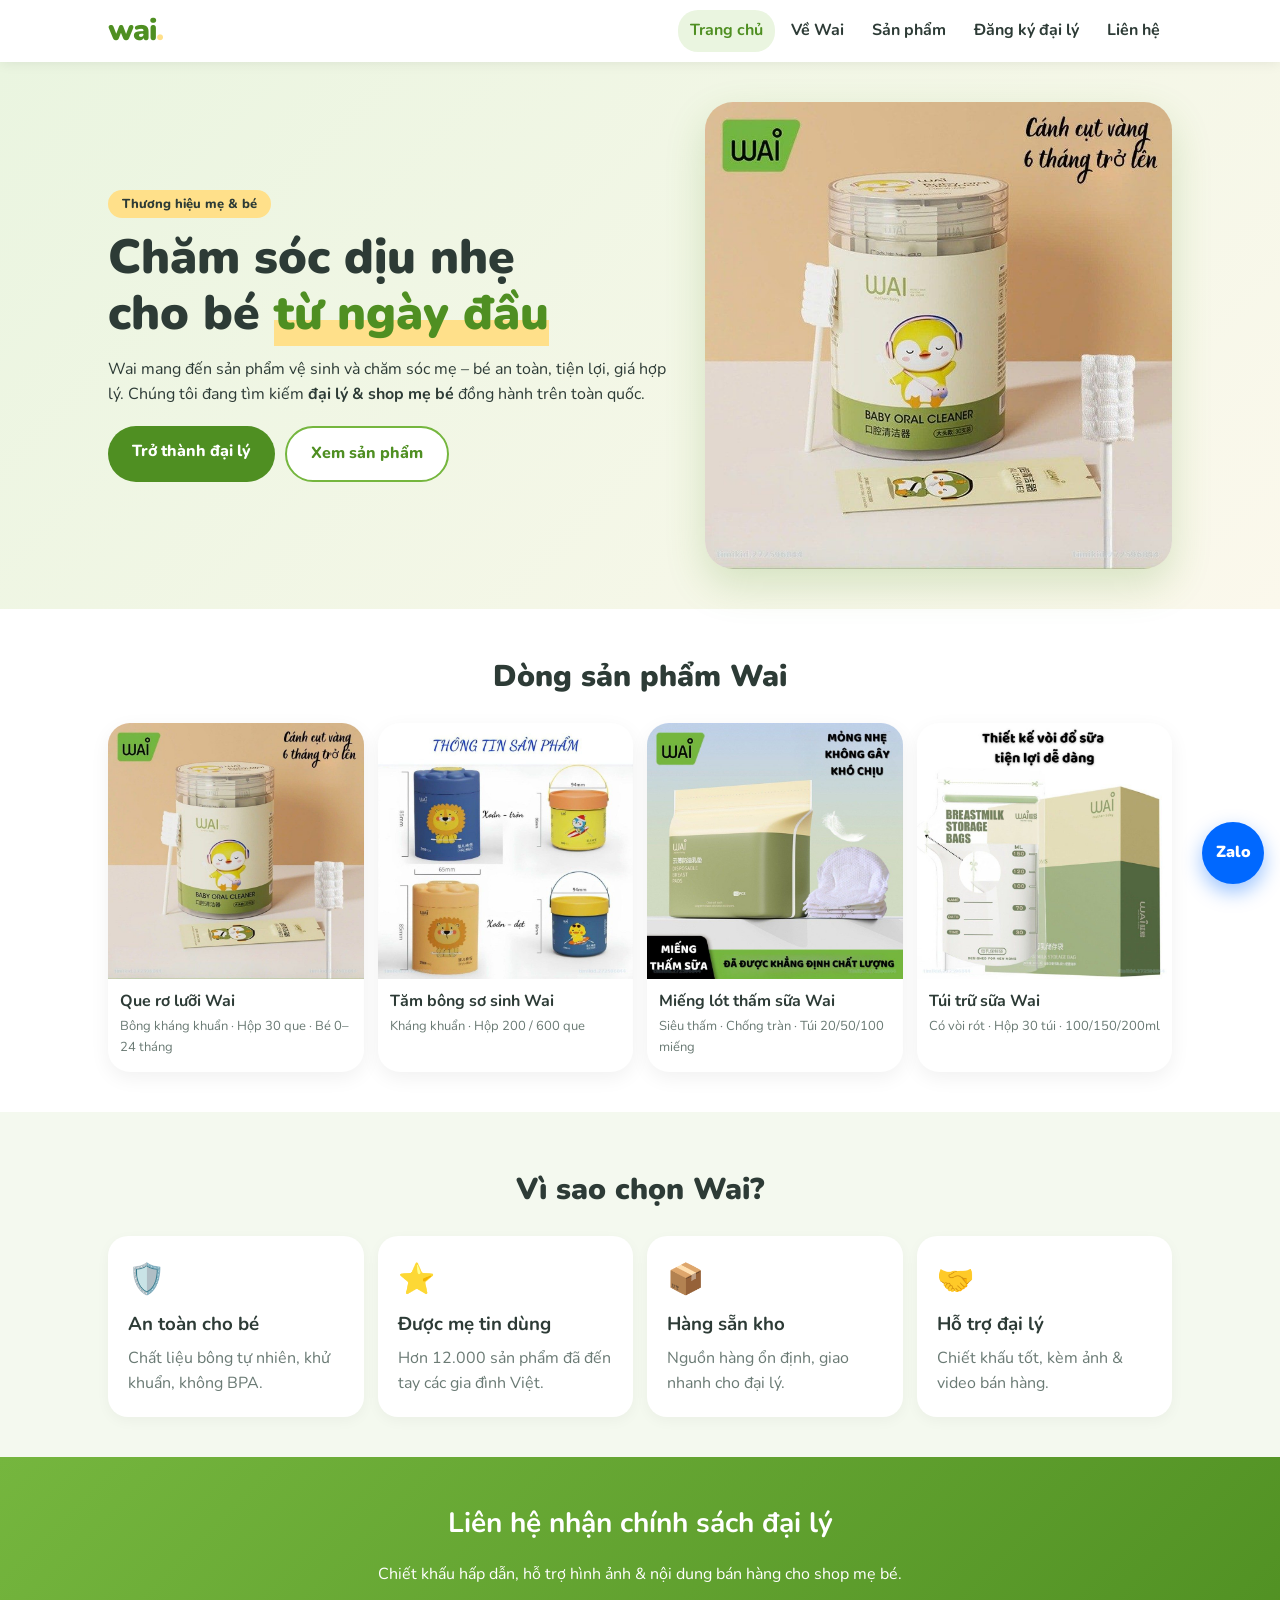
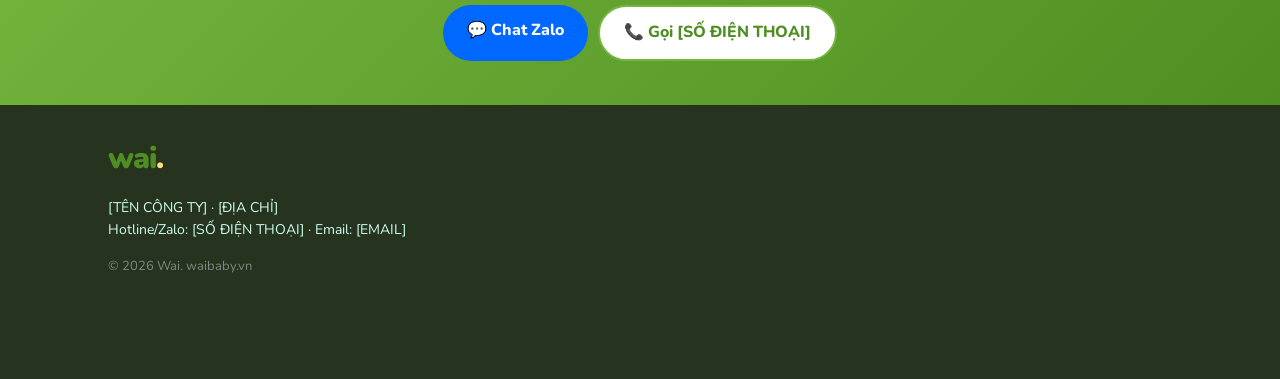
==== index.html @ 43572d97 "Wai brand site draft" ====
<!doctype html><html lang="vi"><head><meta charset="utf-8"><meta name="viewport" content="width=device-width,initial-scale=1">
<title>Trang chủ | Wai – Chăm sóc mẹ & bé</title><meta name="description" content="Wai – thương hiệu sản phẩm chăm sóc mẹ và bé. Tìm đối tác đại lý, shop mẹ bé toàn quốc.">
<link rel="preconnect" href="https://fonts.googleapis.com"><link href="https://fonts.googleapis.com/css2?family=Nunito:wght@400;600;800;900&display=swap" rel="stylesheet"><link rel="stylesheet" href="style.css"></head><body>
<header><div class="wrap hd"><a class="logo" href="index.html">wai<span>.</span></a><button class="mb" onclick="document.body.classList.toggle('open')" aria-label="Menu">☰</button><nav><a href="index.html" class=on>Trang chủ</a><a href="ve-wai.html">Về Wai</a><a href="san-pham.html">Sản phẩm</a><a href="dang-ky.html">Đăng ký đại lý</a><a href="lien-he.html">Liên hệ</a></nav></div></header>
<main><section class="hero"><div class="wrap hg"><div><span class="tag">Thương hiệu mẹ & bé</span><h1>Chăm sóc dịu nhẹ<br>cho bé <em>từ ngày đầu</em></h1><p>Wai mang đến sản phẩm vệ sinh và chăm sóc mẹ – bé an toàn, tiện lợi, giá hợp lý. Chúng tôi đang tìm kiếm <b>đại lý & shop mẹ bé</b> đồng hành trên toàn quốc.</p><div class="btns"><a class="btn" href="dang-ky.html">Trở thành đại lý</a><a class="btn w" href="san-pham.html">Xem sản phẩm</a></div></div><img class="hi" src="img/27965771244_3.jpg" alt="Que rơ lưỡi Wai"></div></section>
<section class="wrap"><h2 class="t">Dòng sản phẩm Wai</h2><div class="grid"><a class="card" href="san-pham.html#ro-luoi"><img src="img/27965771244_3.jpg" alt="Que rơ lưỡi Wai" loading="lazy"><h3>Que rơ lưỡi Wai</h3><p>Bông kháng khuẩn · Hộp 30 que · Bé 0–24 tháng</p></a><a class="card" href="san-pham.html#tam-bong"><img src="img/28715782338_3.jpg" alt="Tăm bông sơ sinh Wai" loading="lazy"><h3>Tăm bông sơ sinh Wai</h3><p>Kháng khuẩn · Hộp 200 / 600 que</p></a><a class="card" href="san-pham.html#lot-tham-sua"><img src="img/29765832828_3.jpg" alt="Miếng lót thấm sữa Wai" loading="lazy"><h3>Miếng lót thấm sữa Wai</h3><p>Siêu thấm · Chống tràn · Túi 20/50/100 miếng</p></a><a class="card" href="san-pham.html#tui-tru-sua"><img src="img/25037709412_2.jpg" alt="Túi trữ sữa Wai" loading="lazy"><h3>Túi trữ sữa Wai</h3><p>Có vòi rót · Hộp 30 túi · 100/150/200ml</p></a></div></section>
<section class="soft"><div class="wrap"><h2 class="t">Vì sao chọn Wai?</h2><div class="feat"><div><i>🛡️</i><h3>An toàn cho bé</h3><p>Chất liệu bông tự nhiên, khử khuẩn, không BPA.</p></div><div><i>⭐</i><h3>Được mẹ tin dùng</h3><p>Hơn 12.000 sản phẩm đã đến tay các gia đình Việt.</p></div><div><i>📦</i><h3>Hàng sẵn kho</h3><p>Nguồn hàng ổn định, giao nhanh cho đại lý.</p></div><div><i>🤝</i><h3>Hỗ trợ đại lý</h3><p>Chiết khấu tốt, kèm ảnh & video bán hàng.</p></div></div></div></section></main>
<section class="cta"><div class="wrap"><h2>Liên hệ nhận chính sách đại lý</h2><p>Chiết khấu hấp dẫn, hỗ trợ hình ảnh & nội dung bán hàng cho shop mẹ bé.</p><div class="btns"><a class="btn z" href="https://zalo.me/0900000000">💬 Chat Zalo</a><a class="btn w" href="tel:0900000000">📞 Gọi [SỐ ĐIỆN THOẠI]</a></div></div></section>
<footer><div class="wrap"><b class="logo">wai<span>.</span></b><p>[TÊN CÔNG TY] · [ĐỊA CHỈ]<br>Hotline/Zalo: [SỐ ĐIỆN THOẠI] · Email: [EMAIL]</p><p class="s">© 2026 Wai. waibaby.vn</p></div></footer>
<a class="fz" href="https://zalo.me/0900000000" aria-label="Chat Zalo">Zalo</a></body></html>
---- style.css ----
/* Màu thương hiệu: --brand lấy từ logo WAI (#75b63e). Đổi 1 dòng này để đổi màu toàn site. */
:root{--brand:#75b63e;--m:var(--brand);--md:#4f8f22;--y:#ffe08a;--bg:#f4f9ef;--ink:#2d3b36}
*{box-sizing:border-box}body{margin:0;font-family:Nunito,sans-serif;color:var(--ink);background:#fff;line-height:1.6}
img{max-width:100%;display:block}a{color:var(--md)}.wrap{max-width:1100px;margin:auto;padding:0 18px}
header{position:sticky;top:0;background:#fffe;backdrop-filter:blur(8px);z-index:9;box-shadow:0 2px 12px #0001}
.hd{display:flex;align-items:center;justify-content:space-between;height:62px}.logo{font-weight:900;font-size:30px;color:var(--md);text-decoration:none;letter-spacing:-1px}.logo span{color:var(--y)}
nav{display:flex;gap:4px}nav a{text-decoration:none;color:var(--ink);font-weight:700;padding:8px 12px;border-radius:20px}nav a.on,nav a:hover{background:#eaf5e0;color:var(--md)}
.mb{display:none;border:0;background:#eaf5e0;font-size:22px;border-radius:12px;padding:4px 12px;color:var(--md)}
@media(max-width:760px){.mb{display:block}nav{display:none;position:absolute;top:62px;left:0;right:0;background:#fff;flex-direction:column;padding:10px 18px;box-shadow:0 8px 16px #0001}.open nav{display:flex}}
.hero{background:linear-gradient(135deg,#eaf5e0,#fbf8ec);padding:40px 0}.hg{display:grid;gap:26px;align-items:center}@media(min-width:800px){.hg{grid-template-columns:1.1fr .9fr}}
h1{font-size:clamp(30px,6vw,48px);line-height:1.15;margin:12px 0;font-weight:900}h1 em{font-style:normal;color:var(--md);background:linear-gradient(transparent 60%,var(--y) 60%)}
.hi{border-radius:28px;box-shadow:0 16px 40px #4f8f2233}.tag{display:inline-block;background:var(--y);padding:4px 14px;border-radius:20px;font-weight:800;font-size:13px}
.btns{display:flex;gap:10px;flex-wrap:wrap;margin-top:18px}.btn{display:inline-block;background:var(--md);color:#fff;text-decoration:none;font-weight:800;padding:13px 24px;border-radius:30px;border:0;font-size:16px;cursor:pointer;font-family:inherit}.btn.w{background:#fff;color:var(--md);border:2px solid var(--m)}.btn.z{background:#0068ff}
.t{text-align:center;font-size:30px;font-weight:900;margin:44px 0 22px}.grid{display:grid;grid-template-columns:repeat(2,1fr);gap:14px}@media(min-width:800px){.grid{grid-template-columns:repeat(4,1fr)}}
.card{background:#fff;border-radius:22px;overflow:hidden;box-shadow:0 6px 20px #0000000f;text-decoration:none;color:var(--ink);transition:.2s}.card:hover{transform:translateY(-4px)}.card h3{margin:10px 12px 0;font-size:16px}.card p{margin:2px 12px 14px;font-size:13px;color:#6a7a74}
.soft{background:var(--bg);padding:10px 0 40px;margin-top:40px}.feat{display:grid;grid-template-columns:repeat(auto-fit,minmax(200px,1fr));gap:14px}.feat div{background:#fff;border-radius:20px;padding:20px;box-shadow:0 4px 14px #0000000a}.feat i{font-style:normal;font-size:30px}.feat h3{margin:6px 0}.feat p{margin:0;color:#6a7a74}
.pg{padding:36px 18px 50px}.narrow{max-width:640px}.note{background:#fbf8ec;padding:12px 16px;border-radius:14px}
.pd{display:grid;gap:20px;margin:34px 0;padding:20px;border-radius:26px;background:var(--bg);scroll-margin-top:80px}@media(min-width:800px){.pd{grid-template-columns:1fr 1fr}}
.gal{display:grid;grid-template-columns:1fr 1fr;gap:8px}.gal img{border-radius:14px}.gal img:first-child{grid-column:span 2}.pd h2{margin:0;font-size:26px}.sub{color:var(--md);font-weight:800;margin:4px 0}.pd li{margin:4px 0}
.fm{display:grid;gap:12px;background:var(--bg);padding:22px;border-radius:24px}.fm label{font-weight:700;display:grid;gap:4px}.fm input,.fm select,.fm textarea{font:inherit;padding:12px 14px;border:2px solid #d8eac8;border-radius:14px;background:#fff}.fm input:focus{outline:0;border-color:var(--m)}.s{font-size:13px;color:#7a8a84}
.cl{display:grid;gap:12px}.cl a{display:grid;grid-template-columns:44px 1fr;align-items:center;background:var(--bg);padding:16px;border-radius:18px;text-decoration:none;color:var(--ink);font-size:24px}.cl b{font-size:16px}.cl span{grid-column:2;font-size:15px;color:#6a7a74}
.cta{background:linear-gradient(135deg,var(--m),var(--md));color:#fff;text-align:center;padding:44px 0}.cta h2{font-size:28px;margin:0}.cta .btns{justify-content:center}
footer{background:#26331f;color:#cfe;padding:30px 0 90px;font-size:14px}
.fz{position:fixed;right:16px;bottom:16px;width:62px;height:62px;border-radius:50%;background:#0068ff;color:#fff;font-weight:900;display:grid;place-items:center;text-decoration:none;box-shadow:0 8px 20px #0068ff66;z-index:10;animation:p 2s infinite}@keyframes p{50%{box-shadow:0 0 0 12px #0068ff22}}
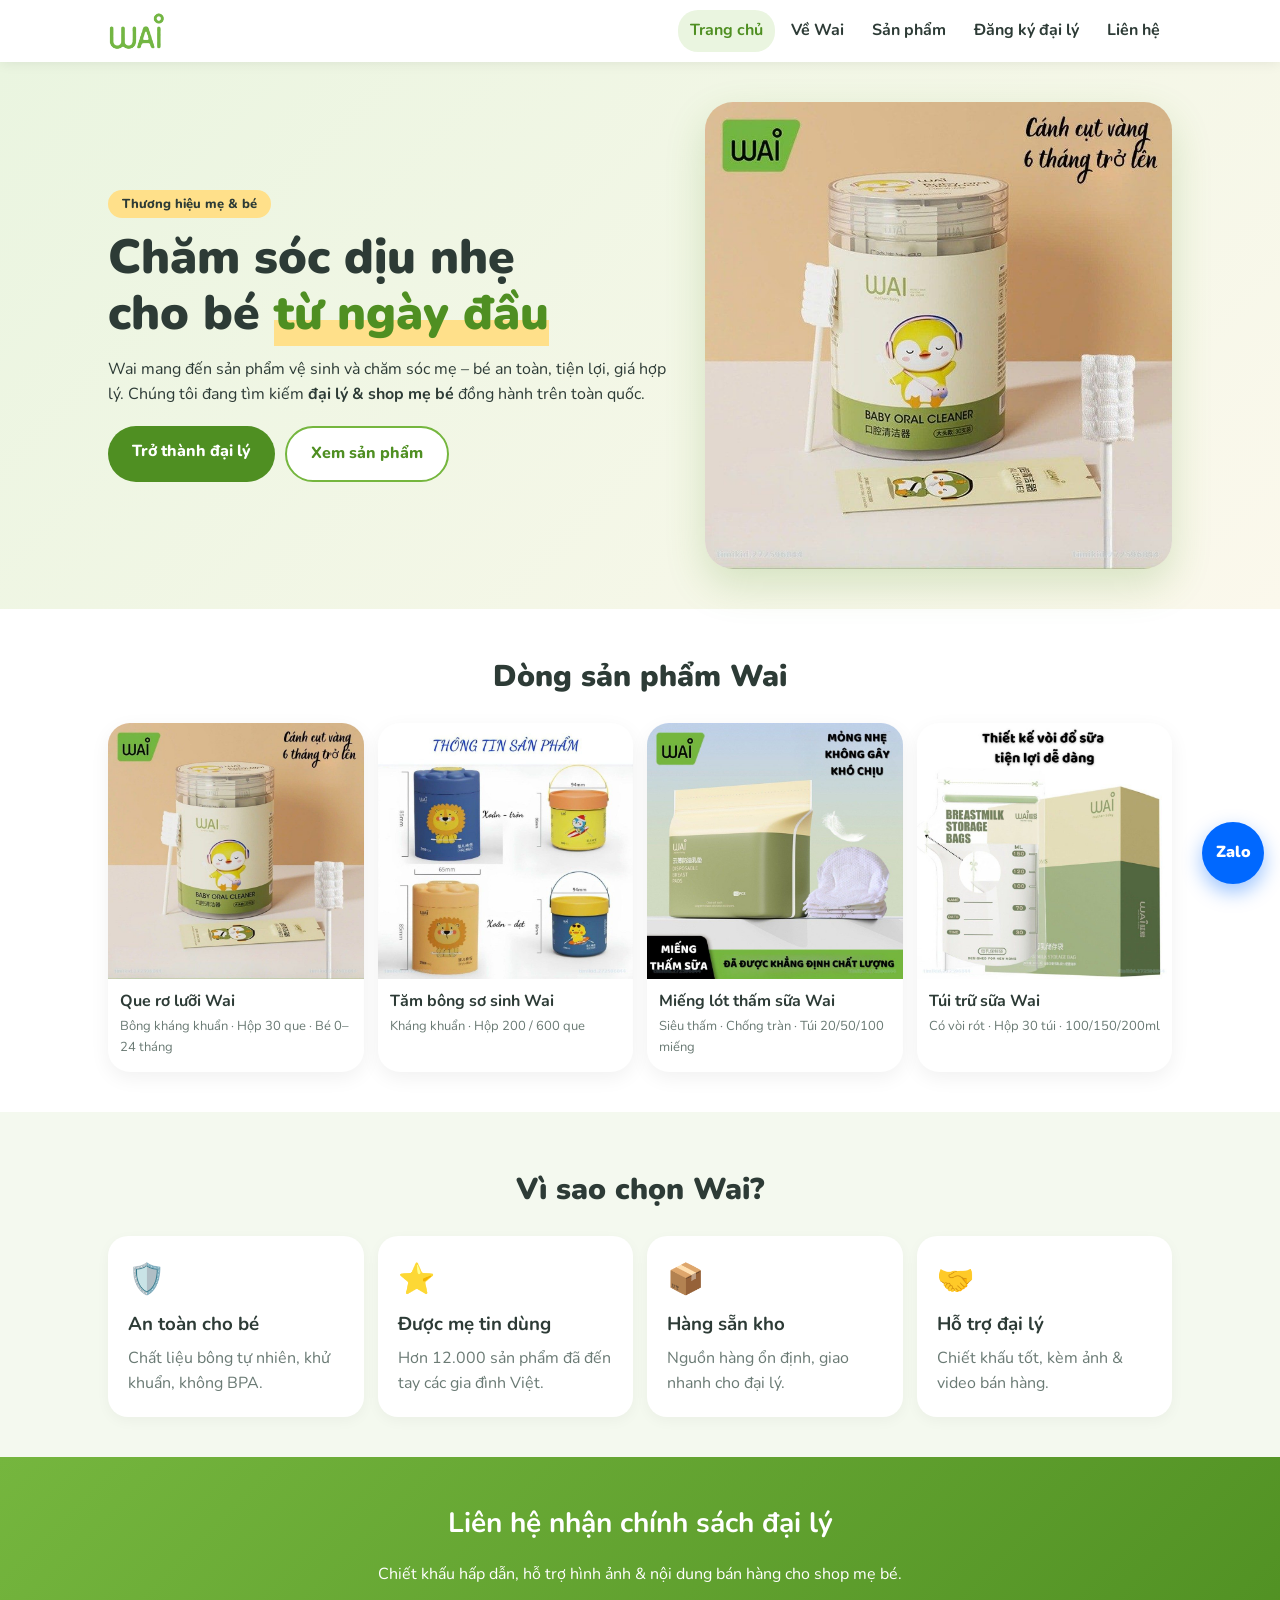
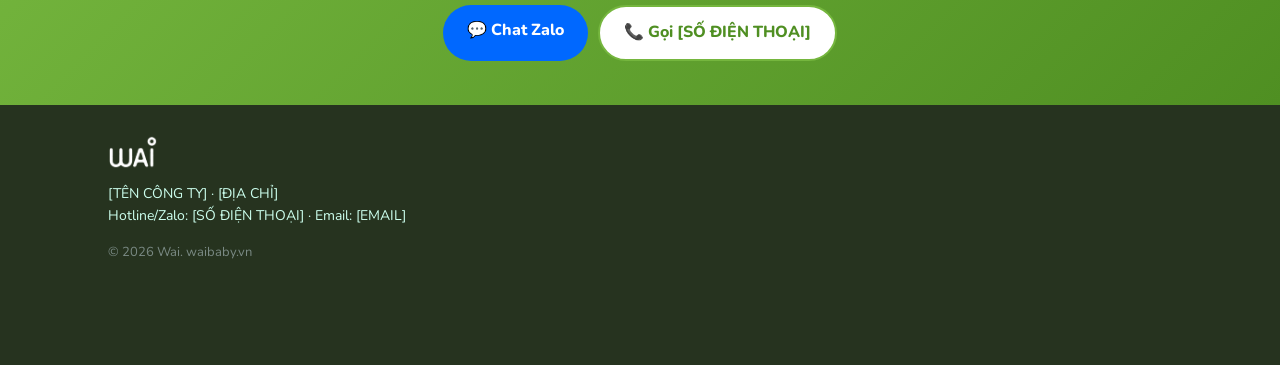
==== commit fe7bc82e: "Logo chữ WAI xanh + favicon" ====
--- a/index.html
+++ b/index.html
@@ -1,10 +1,10 @@
-<!doctype html><html lang="vi"><head><meta charset="utf-8"><meta name="viewport" content="width=device-width,initial-scale=1">
+<!doctype html><html lang="vi"><head><meta charset="utf-8"><meta name="viewport" content="width=device-width,initial-scale=1"><link rel="icon" type="image/png" href="img/favicon.png">
 <title>Trang chủ | Wai – Chăm sóc mẹ & bé</title><meta name="description" content="Wai – thương hiệu sản phẩm chăm sóc mẹ và bé. Tìm đối tác đại lý, shop mẹ bé toàn quốc.">
 <link rel="preconnect" href="https://fonts.googleapis.com"><link href="https://fonts.googleapis.com/css2?family=Nunito:wght@400;600;800;900&display=swap" rel="stylesheet"><link rel="stylesheet" href="style.css"></head><body>
-<header><div class="wrap hd"><a class="logo" href="index.html">wai<span>.</span></a><button class="mb" onclick="document.body.classList.toggle('open')" aria-label="Menu">☰</button><nav><a href="index.html" class=on>Trang chủ</a><a href="ve-wai.html">Về Wai</a><a href="san-pham.html">Sản phẩm</a><a href="dang-ky.html">Đăng ký đại lý</a><a href="lien-he.html">Liên hệ</a></nav></div></header>
+<header><div class="wrap hd"><a class="logo" href="index.html"><img src="img/logo.png" alt="Wai" width="58" height="40"></a><button class="mb" onclick="document.body.classList.toggle('open')" aria-label="Menu">☰</button><nav><a href="index.html" class=on>Trang chủ</a><a href="ve-wai.html">Về Wai</a><a href="san-pham.html">Sản phẩm</a><a href="dang-ky.html">Đăng ký đại lý</a><a href="lien-he.html">Liên hệ</a></nav></div></header>
 <main><section class="hero"><div class="wrap hg"><div><span class="tag">Thương hiệu mẹ & bé</span><h1>Chăm sóc dịu nhẹ<br>cho bé <em>từ ngày đầu</em></h1><p>Wai mang đến sản phẩm vệ sinh và chăm sóc mẹ – bé an toàn, tiện lợi, giá hợp lý. Chúng tôi đang tìm kiếm <b>đại lý & shop mẹ bé</b> đồng hành trên toàn quốc.</p><div class="btns"><a class="btn" href="dang-ky.html">Trở thành đại lý</a><a class="btn w" href="san-pham.html">Xem sản phẩm</a></div></div><img class="hi" src="img/27965771244_3.jpg" alt="Que rơ lưỡi Wai"></div></section>
 <section class="wrap"><h2 class="t">Dòng sản phẩm Wai</h2><div class="grid"><a class="card" href="san-pham.html#ro-luoi"><img src="img/27965771244_3.jpg" alt="Que rơ lưỡi Wai" loading="lazy"><h3>Que rơ lưỡi Wai</h3><p>Bông kháng khuẩn · Hộp 30 que · Bé 0–24 tháng</p></a><a class="card" href="san-pham.html#tam-bong"><img src="img/28715782338_3.jpg" alt="Tăm bông sơ sinh Wai" loading="lazy"><h3>Tăm bông sơ sinh Wai</h3><p>Kháng khuẩn · Hộp 200 / 600 que</p></a><a class="card" href="san-pham.html#lot-tham-sua"><img src="img/29765832828_3.jpg" alt="Miếng lót thấm sữa Wai" loading="lazy"><h3>Miếng lót thấm sữa Wai</h3><p>Siêu thấm · Chống tràn · Túi 20/50/100 miếng</p></a><a class="card" href="san-pham.html#tui-tru-sua"><img src="img/25037709412_2.jpg" alt="Túi trữ sữa Wai" loading="lazy"><h3>Túi trữ sữa Wai</h3><p>Có vòi rót · Hộp 30 túi · 100/150/200ml</p></a></div></section>
 <section class="soft"><div class="wrap"><h2 class="t">Vì sao chọn Wai?</h2><div class="feat"><div><i>🛡️</i><h3>An toàn cho bé</h3><p>Chất liệu bông tự nhiên, khử khuẩn, không BPA.</p></div><div><i>⭐</i><h3>Được mẹ tin dùng</h3><p>Hơn 12.000 sản phẩm đã đến tay các gia đình Việt.</p></div><div><i>📦</i><h3>Hàng sẵn kho</h3><p>Nguồn hàng ổn định, giao nhanh cho đại lý.</p></div><div><i>🤝</i><h3>Hỗ trợ đại lý</h3><p>Chiết khấu tốt, kèm ảnh & video bán hàng.</p></div></div></div></section></main>
 <section class="cta"><div class="wrap"><h2>Liên hệ nhận chính sách đại lý</h2><p>Chiết khấu hấp dẫn, hỗ trợ hình ảnh & nội dung bán hàng cho shop mẹ bé.</p><div class="btns"><a class="btn z" href="https://zalo.me/0900000000">💬 Chat Zalo</a><a class="btn w" href="tel:0900000000">📞 Gọi [SỐ ĐIỆN THOẠI]</a></div></div></section>
-<footer><div class="wrap"><b class="logo">wai<span>.</span></b><p>[TÊN CÔNG TY] · [ĐỊA CHỈ]<br>Hotline/Zalo: [SỐ ĐIỆN THOẠI] · Email: [EMAIL]</p><p class="s">© 2026 Wai. waibaby.vn</p></div></footer>
+<footer><div class="wrap"><b class="logo"><img src="img/logo_white.png" alt="Wai" width="58" height="40"></b><p>[TÊN CÔNG TY] · [ĐỊA CHỈ]<br>Hotline/Zalo: [SỐ ĐIỆN THOẠI] · Email: [EMAIL]</p><p class="s">© 2026 Wai. waibaby.vn</p></div></footer>
 <a class="fz" href="https://zalo.me/0900000000" aria-label="Chat Zalo">Zalo</a></body></html>
--- a/style.css
+++ b/style.css
@@ -22,3 +22,5 @@
 .cta{background:linear-gradient(135deg,var(--m),var(--md));color:#fff;text-align:center;padding:44px 0}.cta h2{font-size:28px;margin:0}.cta .btns{justify-content:center}
 footer{background:#26331f;color:#cfe;padding:30px 0 90px;font-size:14px}
 .fz{position:fixed;right:16px;bottom:16px;width:62px;height:62px;border-radius:50%;background:#0068ff;color:#fff;font-weight:900;display:grid;place-items:center;text-decoration:none;box-shadow:0 8px 20px #0068ff66;z-index:10;animation:p 2s infinite}@keyframes p{50%{box-shadow:0 0 0 12px #0068ff22}}
+
+.logo img{display:block;height:40px;width:auto}footer .logo img{height:34px;margin-bottom:8px}
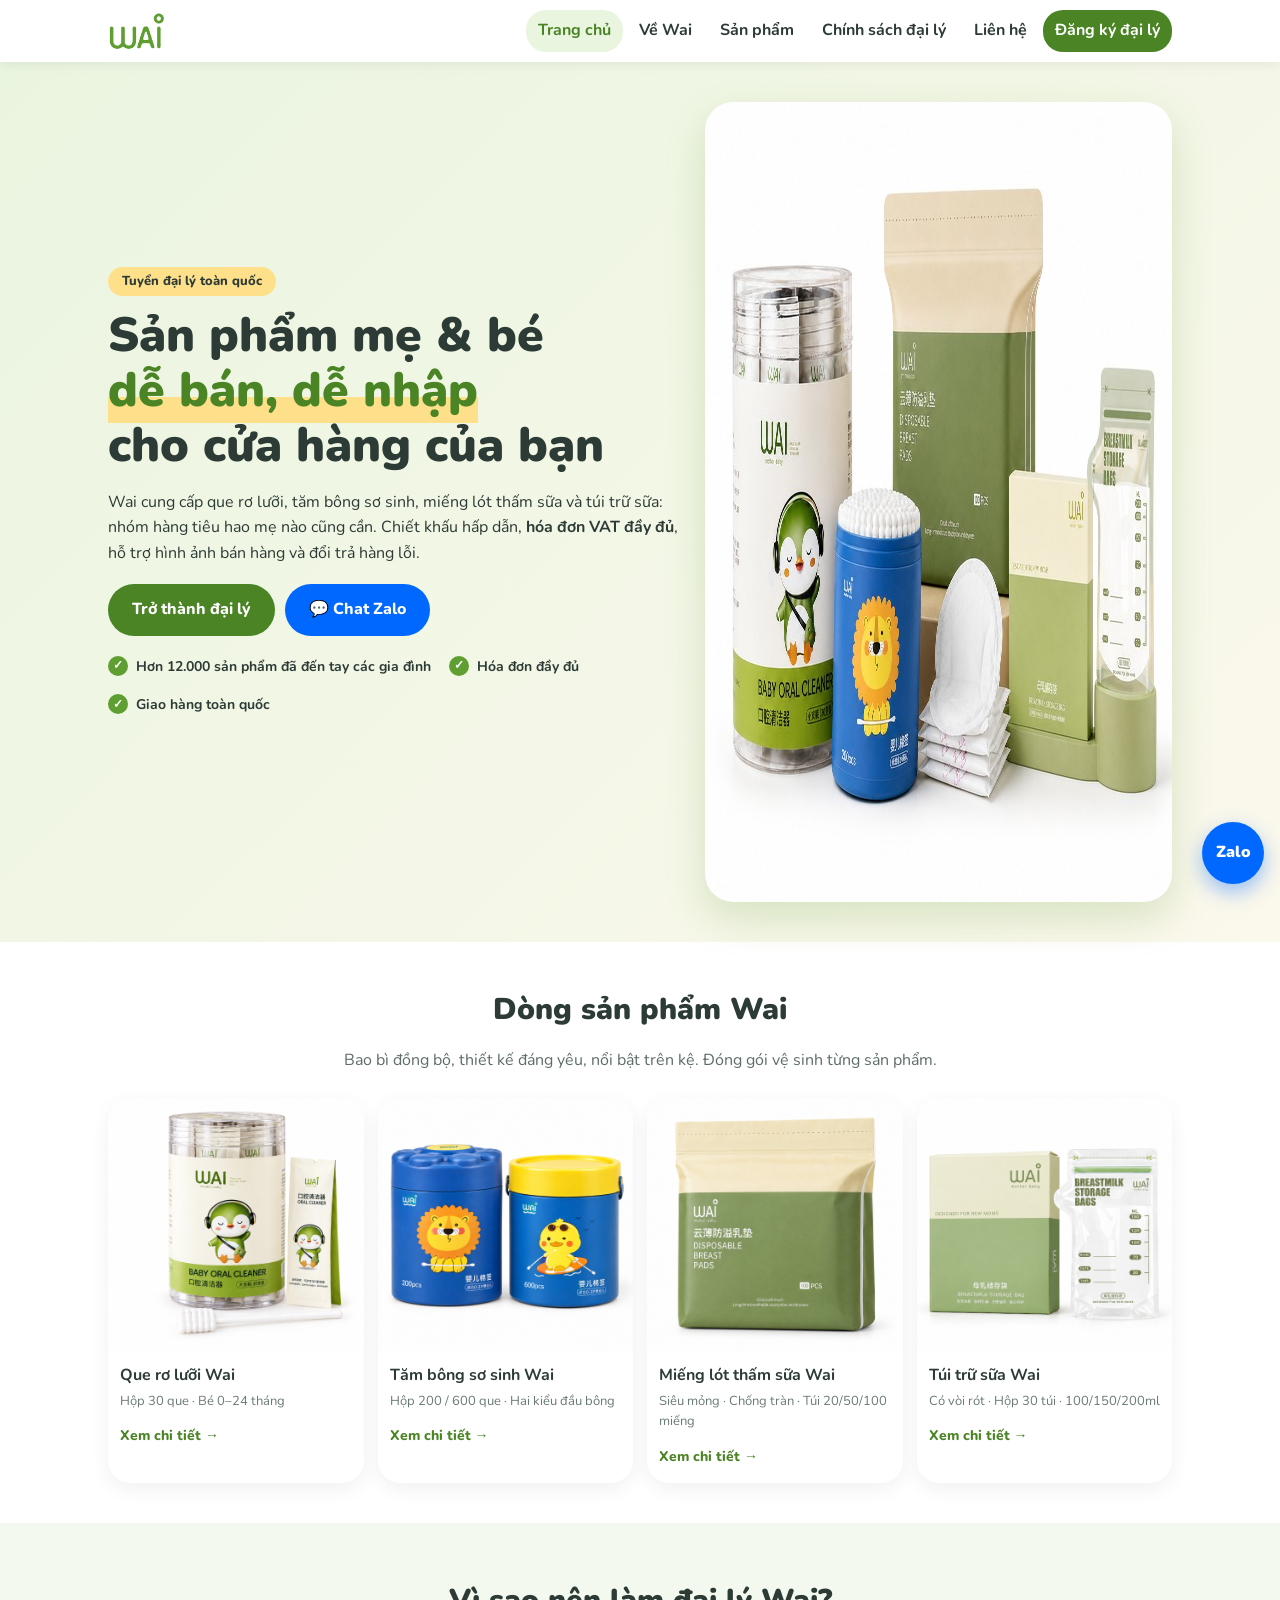
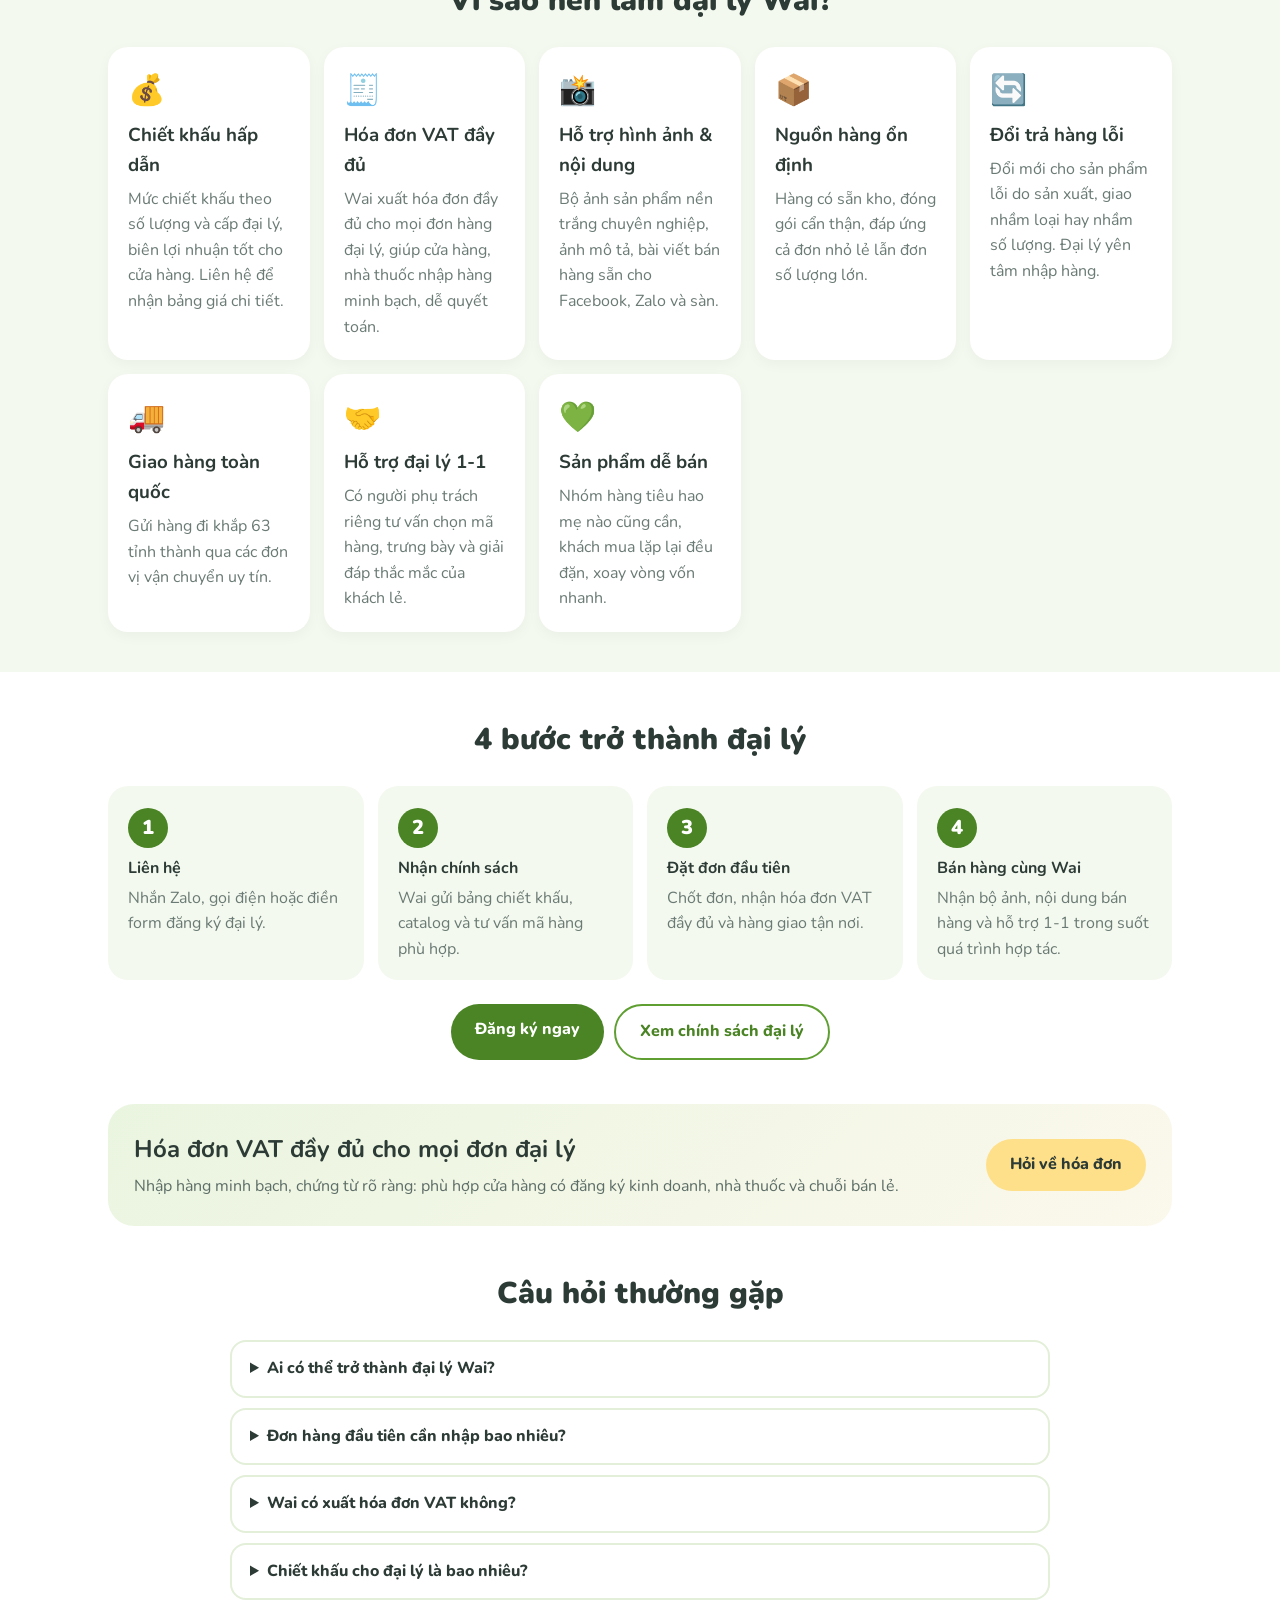
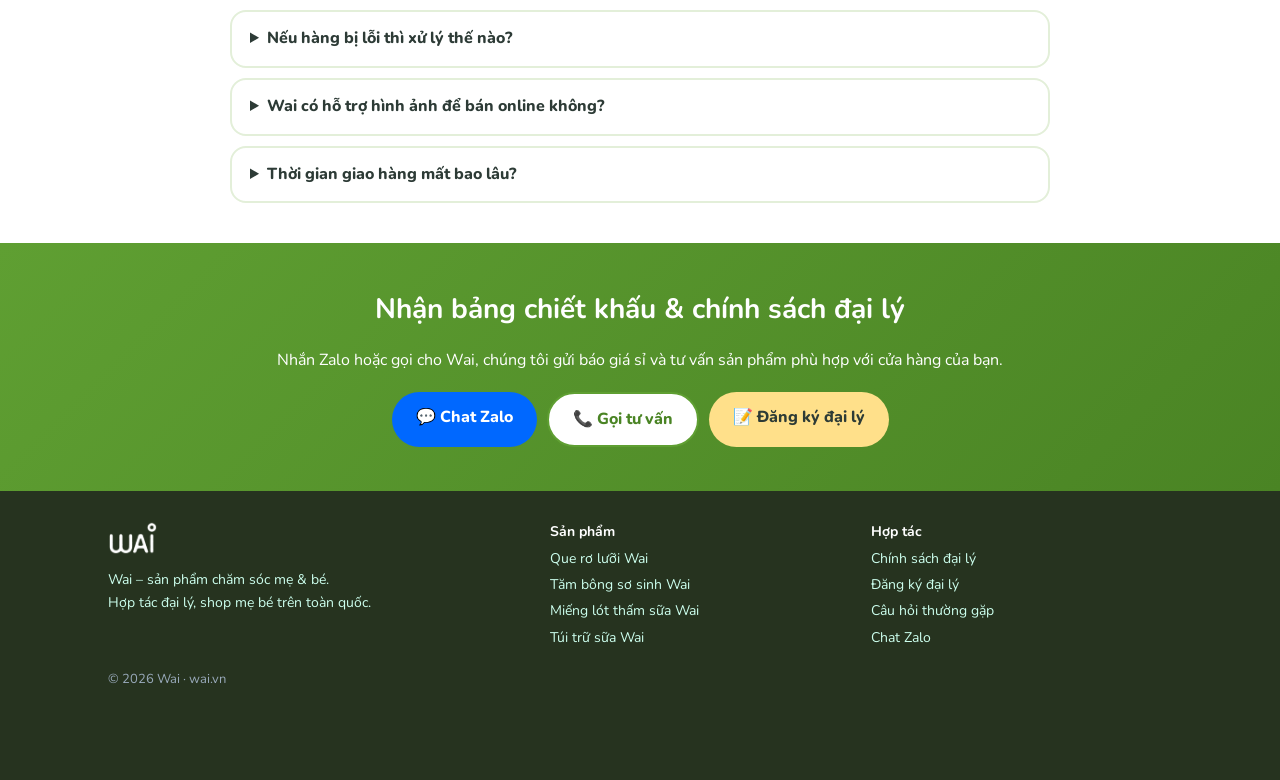
==== commit 8ebfbb74: "Làm lại nội dung B2B + ảnh sản phẩm nền trắng (GPT Image 2), thêm chính sách đại lý, hóa đơn VAT, FA" ====
--- a/index.html
+++ b/index.html
@@ -1,10 +1,14 @@
 <!doctype html><html lang="vi"><head><meta charset="utf-8"><meta name="viewport" content="width=device-width,initial-scale=1"><link rel="icon" type="image/png" href="img/favicon.png">
-<title>Trang chủ | Wai – Chăm sóc mẹ & bé</title><meta name="description" content="Wai – thương hiệu sản phẩm chăm sóc mẹ và bé. Tìm đối tác đại lý, shop mẹ bé toàn quốc.">
+<title>Trang chủ | Wai – Chăm sóc mẹ & bé</title><meta name="description" content="Wai – thương hiệu sản phẩm chăm sóc mẹ và bé. Tuyển đại lý, shop mẹ bé toàn quốc: chiết khấu hấp dẫn, hóa đơn VAT đầy đủ, hỗ trợ hình ảnh bán hàng."><meta property="og:image" content="https://wai.vn/img/p_hero.jpg">
 <link rel="preconnect" href="https://fonts.googleapis.com"><link href="https://fonts.googleapis.com/css2?family=Nunito:wght@400;600;800;900&display=swap" rel="stylesheet"><link rel="stylesheet" href="style.css"></head><body>
-<header><div class="wrap hd"><a class="logo" href="index.html"><img src="img/logo.png" alt="Wai" width="58" height="40"></a><button class="mb" onclick="document.body.classList.toggle('open')" aria-label="Menu">☰</button><nav><a href="index.html" class=on>Trang chủ</a><a href="ve-wai.html">Về Wai</a><a href="san-pham.html">Sản phẩm</a><a href="dang-ky.html">Đăng ký đại lý</a><a href="lien-he.html">Liên hệ</a></nav></div></header>
-<main><section class="hero"><div class="wrap hg"><div><span class="tag">Thương hiệu mẹ & bé</span><h1>Chăm sóc dịu nhẹ<br>cho bé <em>từ ngày đầu</em></h1><p>Wai mang đến sản phẩm vệ sinh và chăm sóc mẹ – bé an toàn, tiện lợi, giá hợp lý. Chúng tôi đang tìm kiếm <b>đại lý & shop mẹ bé</b> đồng hành trên toàn quốc.</p><div class="btns"><a class="btn" href="dang-ky.html">Trở thành đại lý</a><a class="btn w" href="san-pham.html">Xem sản phẩm</a></div></div><img class="hi" src="img/27965771244_3.jpg" alt="Que rơ lưỡi Wai"></div></section>
-<section class="wrap"><h2 class="t">Dòng sản phẩm Wai</h2><div class="grid"><a class="card" href="san-pham.html#ro-luoi"><img src="img/27965771244_3.jpg" alt="Que rơ lưỡi Wai" loading="lazy"><h3>Que rơ lưỡi Wai</h3><p>Bông kháng khuẩn · Hộp 30 que · Bé 0–24 tháng</p></a><a class="card" href="san-pham.html#tam-bong"><img src="img/28715782338_3.jpg" alt="Tăm bông sơ sinh Wai" loading="lazy"><h3>Tăm bông sơ sinh Wai</h3><p>Kháng khuẩn · Hộp 200 / 600 que</p></a><a class="card" href="san-pham.html#lot-tham-sua"><img src="img/29765832828_3.jpg" alt="Miếng lót thấm sữa Wai" loading="lazy"><h3>Miếng lót thấm sữa Wai</h3><p>Siêu thấm · Chống tràn · Túi 20/50/100 miếng</p></a><a class="card" href="san-pham.html#tui-tru-sua"><img src="img/25037709412_2.jpg" alt="Túi trữ sữa Wai" loading="lazy"><h3>Túi trữ sữa Wai</h3><p>Có vòi rót · Hộp 30 túi · 100/150/200ml</p></a></div></section>
-<section class="soft"><div class="wrap"><h2 class="t">Vì sao chọn Wai?</h2><div class="feat"><div><i>🛡️</i><h3>An toàn cho bé</h3><p>Chất liệu bông tự nhiên, khử khuẩn, không BPA.</p></div><div><i>⭐</i><h3>Được mẹ tin dùng</h3><p>Hơn 12.000 sản phẩm đã đến tay các gia đình Việt.</p></div><div><i>📦</i><h3>Hàng sẵn kho</h3><p>Nguồn hàng ổn định, giao nhanh cho đại lý.</p></div><div><i>🤝</i><h3>Hỗ trợ đại lý</h3><p>Chiết khấu tốt, kèm ảnh & video bán hàng.</p></div></div></div></section></main>
-<section class="cta"><div class="wrap"><h2>Liên hệ nhận chính sách đại lý</h2><p>Chiết khấu hấp dẫn, hỗ trợ hình ảnh & nội dung bán hàng cho shop mẹ bé.</p><div class="btns"><a class="btn z" href="https://zalo.me/0900000000">💬 Chat Zalo</a><a class="btn w" href="tel:0900000000">📞 Gọi [SỐ ĐIỆN THOẠI]</a></div></div></section>
-<footer><div class="wrap"><b class="logo"><img src="img/logo_white.png" alt="Wai" width="58" height="40"></b><p>[TÊN CÔNG TY] · [ĐỊA CHỈ]<br>Hotline/Zalo: [SỐ ĐIỆN THOẠI] · Email: [EMAIL]</p><p class="s">© 2026 Wai. waibaby.vn</p></div></footer>
+<header><div class="wrap hd"><a class="logo" href="index.html"><img src="img/logo.png" alt="Wai" width="58" height="40"></a><button class="mb" onclick="document.body.classList.toggle('open')" aria-label="Menu">☰</button><nav><a href="index.html" class=on>Trang chủ</a><a href="ve-wai.html">Về Wai</a><a href="san-pham.html">Sản phẩm</a><a href="chinh-sach-dai-ly.html">Chính sách đại lý</a><a href="lien-he.html">Liên hệ</a><a class="nb" href="dang-ky.html">Đăng ký đại lý</a></nav></div></header>
+<main><section class="hero"><div class="wrap hg"><div><span class="tag">Tuyển đại lý toàn quốc</span><h1>Sản phẩm mẹ & bé<br><em>dễ bán, dễ nhập</em><br>cho cửa hàng của bạn</h1><p>Wai cung cấp que rơ lưỡi, tăm bông sơ sinh, miếng lót thấm sữa và túi trữ sữa: nhóm hàng tiêu hao mẹ nào cũng cần. Chiết khấu hấp dẫn, <b>hóa đơn VAT đầy đủ</b>, hỗ trợ hình ảnh bán hàng và đổi trả hàng lỗi.</p><div class="btns"><a class="btn" href="dang-ky.html">Trở thành đại lý</a><a class="btn z" href="https://zalo.me/0900000000">💬 Chat Zalo</a></div>
+<ul class="chk"><li>Hơn 12.000 sản phẩm đã đến tay các gia đình</li><li>Hóa đơn đầy đủ</li><li>Giao hàng toàn quốc</li></ul></div><img class="hi" src="img/p_hero.jpg" alt="Bộ sản phẩm Wai" width="1200" height="800"></div></section>
+<section class="wrap"><h2 class="t">Dòng sản phẩm Wai</h2><p class="lead">Bao bì đồng bộ, thiết kế đáng yêu, nổi bật trên kệ. Đóng gói vệ sinh từng sản phẩm.</p><div class="grid"><a class="card" href="san-pham.html#ro-luoi"><img src="img/p_ro-luoi_1.jpg" alt="Que rơ lưỡi Wai" loading="lazy"><h3>Que rơ lưỡi Wai</h3><p>Hộp 30 que · Bé 0–24 tháng</p><span>Xem chi tiết →</span></a><a class="card" href="san-pham.html#tam-bong"><img src="img/p_tam-bong_1.jpg" alt="Tăm bông sơ sinh Wai" loading="lazy"><h3>Tăm bông sơ sinh Wai</h3><p>Hộp 200 / 600 que · Hai kiểu đầu bông</p><span>Xem chi tiết →</span></a><a class="card" href="san-pham.html#lot-tham-sua"><img src="img/p_lot-tham-sua_1.jpg" alt="Miếng lót thấm sữa Wai" loading="lazy"><h3>Miếng lót thấm sữa Wai</h3><p>Siêu mỏng · Chống tràn · Túi 20/50/100 miếng</p><span>Xem chi tiết →</span></a><a class="card" href="san-pham.html#tui-tru-sua"><img src="img/p_tui-tru-sua_1.jpg" alt="Túi trữ sữa Wai" loading="lazy"><h3>Túi trữ sữa Wai</h3><p>Có vòi rót · Hộp 30 túi · 100/150/200ml</p><span>Xem chi tiết →</span></a></div></section>
+<section class="soft"><div class="wrap"><h2 class="t">Vì sao nên làm đại lý Wai?</h2><div class="feat"><div><i>💰</i><h3>Chiết khấu hấp dẫn</h3><p>Mức chiết khấu theo số lượng và cấp đại lý, biên lợi nhuận tốt cho cửa hàng. Liên hệ để nhận bảng giá chi tiết.</p></div><div><i>🧾</i><h3>Hóa đơn VAT đầy đủ</h3><p>Wai xuất hóa đơn đầy đủ cho mọi đơn hàng đại lý, giúp cửa hàng, nhà thuốc nhập hàng minh bạch, dễ quyết toán.</p></div><div><i>📸</i><h3>Hỗ trợ hình ảnh & nội dung</h3><p>Bộ ảnh sản phẩm nền trắng chuyên nghiệp, ảnh mô tả, bài viết bán hàng sẵn cho Facebook, Zalo và sàn.</p></div><div><i>📦</i><h3>Nguồn hàng ổn định</h3><p>Hàng có sẵn kho, đóng gói cẩn thận, đáp ứng cả đơn nhỏ lẻ lẫn đơn số lượng lớn.</p></div><div><i>🔄</i><h3>Đổi trả hàng lỗi</h3><p>Đổi mới cho sản phẩm lỗi do sản xuất, giao nhầm loại hay nhầm số lượng. Đại lý yên tâm nhập hàng.</p></div><div><i>🚚</i><h3>Giao hàng toàn quốc</h3><p>Gửi hàng đi khắp 63 tỉnh thành qua các đơn vị vận chuyển uy tín.</p></div><div><i>🤝</i><h3>Hỗ trợ đại lý 1-1</h3><p>Có người phụ trách riêng tư vấn chọn mã hàng, trưng bày và giải đáp thắc mắc của khách lẻ.</p></div><div><i>💚</i><h3>Sản phẩm dễ bán</h3><p>Nhóm hàng tiêu hao mẹ nào cũng cần, khách mua lặp lại đều đặn, xoay vòng vốn nhanh.</p></div></div></div></section>
+<section class="wrap"><h2 class="t">4 bước trở thành đại lý</h2><ol class="steps"><li><b>Liên hệ</b><p>Nhắn Zalo, gọi điện hoặc điền form đăng ký đại lý.</p></li><li><b>Nhận chính sách</b><p>Wai gửi bảng chiết khấu, catalog và tư vấn mã hàng phù hợp.</p></li><li><b>Đặt đơn đầu tiên</b><p>Chốt đơn, nhận hóa đơn VAT đầy đủ và hàng giao tận nơi.</p></li><li><b>Bán hàng cùng Wai</b><p>Nhận bộ ảnh, nội dung bán hàng và hỗ trợ 1-1 trong suốt quá trình hợp tác.</p></li></ol><div class="btns c"><a class="btn" href="dang-ky.html">Đăng ký ngay</a><a class="btn w" href="chinh-sach-dai-ly.html">Xem chính sách đại lý</a></div></section>
+<section class="wrap"><div class="band"><div><h2>Hóa đơn VAT đầy đủ cho mọi đơn đại lý</h2><p>Nhập hàng minh bạch, chứng từ rõ ràng: phù hợp cửa hàng có đăng ký kinh doanh, nhà thuốc và chuỗi bán lẻ.</p></div><a class="btn y" href="https://zalo.me/0900000000">Hỏi về hóa đơn</a></div></section>
+<section class="wrap"><h2 class="t">Câu hỏi thường gặp</h2><div class="faq" id="faq"><details><summary>Ai có thể trở thành đại lý Wai?</summary><p>Cửa hàng mẹ & bé, nhà thuốc, siêu thị mini, người bán online trên Facebook, Zalo, sàn TMĐT… đều có thể hợp tác cùng Wai.</p></details><details><summary>Đơn hàng đầu tiên cần nhập bao nhiêu?</summary><p>Wai có nhiều mức nhập linh hoạt cho cửa hàng mới bắt đầu và đại lý lớn. Liên hệ Zalo để được tư vấn mức nhập phù hợp.</p></details><details><summary>Wai có xuất hóa đơn VAT không?</summary><p>Có. Wai xuất hóa đơn đầy đủ cho đơn hàng đại lý theo yêu cầu.</p></details><details><summary>Chiết khấu cho đại lý là bao nhiêu?</summary><p>Mức chiết khấu phụ thuộc số lượng và hình thức hợp tác. Vui lòng nhắn Zalo hoặc gọi để nhận bảng chiết khấu mới nhất.</p></details><details><summary>Nếu hàng bị lỗi thì xử lý thế nào?</summary><p>Sản phẩm lỗi do sản xuất, giao nhầm loại hoặc thiếu số lượng sẽ được Wai đổi mới. Đại lý chỉ cần chụp ảnh và báo qua Zalo.</p></details><details><summary>Wai có hỗ trợ hình ảnh để bán online không?</summary><p>Có. Đại lý được cung cấp bộ ảnh sản phẩm nền trắng, ảnh chi tiết và nội dung mô tả để đăng bán ngay.</p></details><details><summary>Thời gian giao hàng mất bao lâu?</summary><p>Wai giao hàng toàn quốc. Thời gian tùy khu vực và đơn vị vận chuyển, thường từ 1–5 ngày.</p></details></div></section></main>
+<section class="cta"><div class="wrap"><h2>Nhận bảng chiết khấu & chính sách đại lý</h2><p>Nhắn Zalo hoặc gọi cho Wai, chúng tôi gửi báo giá sỉ và tư vấn sản phẩm phù hợp với cửa hàng của bạn.</p><div class="btns"><a class="btn z" href="https://zalo.me/0900000000">💬 Chat Zalo</a><a class="btn w" href="tel:0900000000">📞 Gọi tư vấn</a><a class="btn y" href="dang-ky.html">📝 Đăng ký đại lý</a></div></div></section>
+<footer><div class="wrap fg"><div><b class="logo"><img src="img/logo_white.png" alt="Wai" width="58" height="40"></b><p>Wai – sản phẩm chăm sóc mẹ & bé.<br>Hợp tác đại lý, shop mẹ bé trên toàn quốc.</p></div><div><b>Sản phẩm</b><a href="san-pham.html#ro-luoi">Que rơ lưỡi Wai</a><a href="san-pham.html#tam-bong">Tăm bông sơ sinh Wai</a><a href="san-pham.html#lot-tham-sua">Miếng lót thấm sữa Wai</a><a href="san-pham.html#tui-tru-sua">Túi trữ sữa Wai</a></div><div><b>Hợp tác</b><a href="chinh-sach-dai-ly.html">Chính sách đại lý</a><a href="dang-ky.html">Đăng ký đại lý</a><a href="chinh-sach-dai-ly.html#faq">Câu hỏi thường gặp</a><a href="https://zalo.me/0900000000">Chat Zalo</a></div></div><p class="wrap s">© 2026 Wai · wai.vn</p></footer>
 <a class="fz" href="https://zalo.me/0900000000" aria-label="Chat Zalo">Zalo</a></body></html>
--- a/style.css
+++ b/style.css
@@ -1,5 +1,5 @@
-/* Màu thương hiệu: --brand lấy từ logo WAI (#75b63e). Đổi 1 dòng này để đổi màu toàn site. */
-:root{--brand:#75b63e;--m:var(--brand);--md:#4f8f22;--y:#ffe08a;--bg:#f4f9ef;--ink:#2d3b36}
+/* Màu thương hiệu: --brand lấy từ logo WAI (#5f9f32). Đổi 1 dòng này để đổi màu toàn site. */
+:root{--brand:#5f9f32;--m:var(--brand);--md:#4a8424;--y:#ffe08a;--bg:#f4f9ef;--ink:#2d3b36}
 *{box-sizing:border-box}body{margin:0;font-family:Nunito,sans-serif;color:var(--ink);background:#fff;line-height:1.6}
 img{max-width:100%;display:block}a{color:var(--md)}.wrap{max-width:1100px;margin:auto;padding:0 18px}
 header{position:sticky;top:0;background:#fffe;backdrop-filter:blur(8px);z-index:9;box-shadow:0 2px 12px #0001}
@@ -24,3 +24,18 @@
 .fz{position:fixed;right:16px;bottom:16px;width:62px;height:62px;border-radius:50%;background:#0068ff;color:#fff;font-weight:900;display:grid;place-items:center;text-decoration:none;box-shadow:0 8px 20px #0068ff66;z-index:10;animation:p 2s infinite}@keyframes p{50%{box-shadow:0 0 0 12px #0068ff22}}
 
 .logo img{display:block;height:40px;width:auto}footer .logo img{height:34px;margin-bottom:8px}
+
+.lead{text-align:center;max-width:720px;margin:-8px auto 24px;color:#5d6d67}.lead.l{text-align:left;margin:0 0 20px;max-width:none;font-size:18px}
+.card img{aspect-ratio:1;object-fit:contain;background:#fff}.card span{display:block;margin:0 12px 14px;font-weight:800;color:var(--md);font-size:14px}
+.hi{background:#fff}.chk{list-style:none;padding:0;margin:14px 0}.chk li{padding-left:28px;position:relative;margin:6px 0}.chk li:before{content:"✓";position:absolute;left:0;top:0;width:20px;height:20px;border-radius:50%;background:var(--m);color:#fff;font-size:12px;display:grid;place-items:center;font-weight:900}
+.hero .chk{display:flex;flex-wrap:wrap;gap:4px 18px;font-weight:700;font-size:14px}
+.steps{list-style:none;padding:0;display:grid;grid-template-columns:repeat(auto-fit,minmax(220px,1fr));gap:14px;counter-reset:s}.steps li{counter-increment:s;background:var(--bg);border-radius:20px;padding:22px 20px 18px}.steps li:before{content:counter(s);display:grid;place-items:center;width:40px;height:40px;border-radius:50%;background:var(--md);color:#fff;font-weight:900;font-size:20px;margin-bottom:8px}.steps p{margin:4px 0 0;color:#6a7a74}
+.btns.c{justify-content:center;margin:24px 0}.btn.y{background:var(--y);color:var(--ink)}
+.band{margin:44px 0 0;background:linear-gradient(135deg,#eaf5e0,#fbf8ec);border-radius:26px;padding:26px;display:flex;gap:18px;align-items:center;justify-content:space-between;flex-wrap:wrap}.band h2{margin:0 0 6px}.band p{margin:0;color:#5d6d67}
+.faq{max-width:820px;margin:0 auto 40px}.faq details{background:#fff;border:2px solid #e3efd9;border-radius:16px;margin:10px 0;padding:14px 18px}.faq summary{font-weight:800;cursor:pointer}.faq p{margin:8px 0 0;color:#5d6d67}
+.pd{background:#fff;border:2px solid #e3efd9}.gal{grid-template-columns:1fr 1fr;align-content:start}.gal img{border-radius:16px;border:1px solid #eee;aspect-ratio:1;object-fit:contain;background:#fff}.gal img:first-child{grid-column:span 2}.pd h3{margin:16px 0 4px}
+.spec{width:100%;border-collapse:collapse;margin:12px 0}.spec th,.spec td{text-align:left;padding:8px 10px;border-bottom:1px solid #e3efd9;vertical-align:top}.spec th{width:110px;color:var(--md)}
+.pnav{display:flex;flex-wrap:wrap;gap:8px}.pnav a{background:#eaf5e0;padding:8px 14px;border-radius:20px;text-decoration:none;font-weight:700}
+.two{display:grid;gap:24px;align-items:center}@media(min-width:800px){.two{grid-template-columns:1.2fr 1fr}}.rimg{border-radius:24px;box-shadow:0 12px 30px #0001}
+nav a.nb{background:var(--md);color:#fff}nav a.nb:hover{background:var(--m);color:#fff}
+.fg{display:grid;gap:20px}@media(min-width:760px){.fg{grid-template-columns:1.4fr 1fr 1fr}}.fg a{display:block;color:#cfe;text-decoration:none;margin:4px 0}.fg b{color:#fff}footer .s{color:#9ab;padding-top:16px}
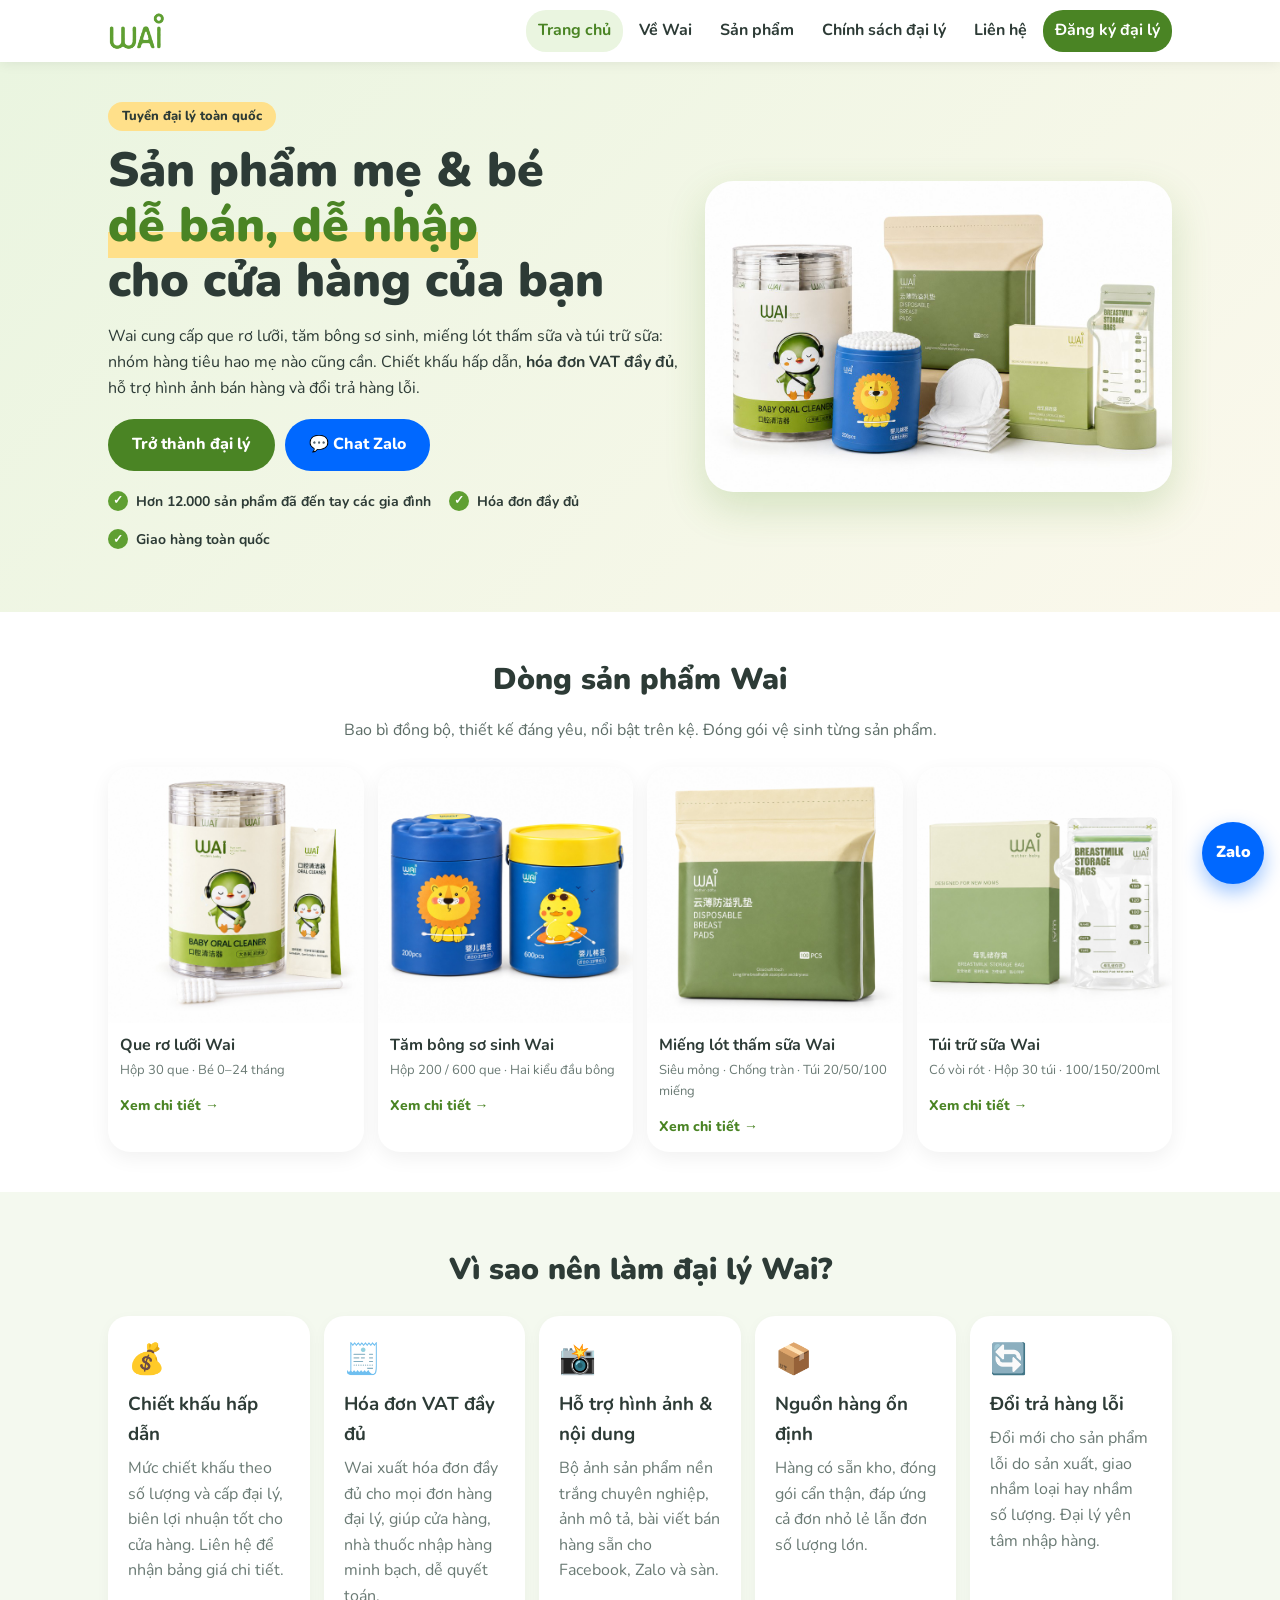
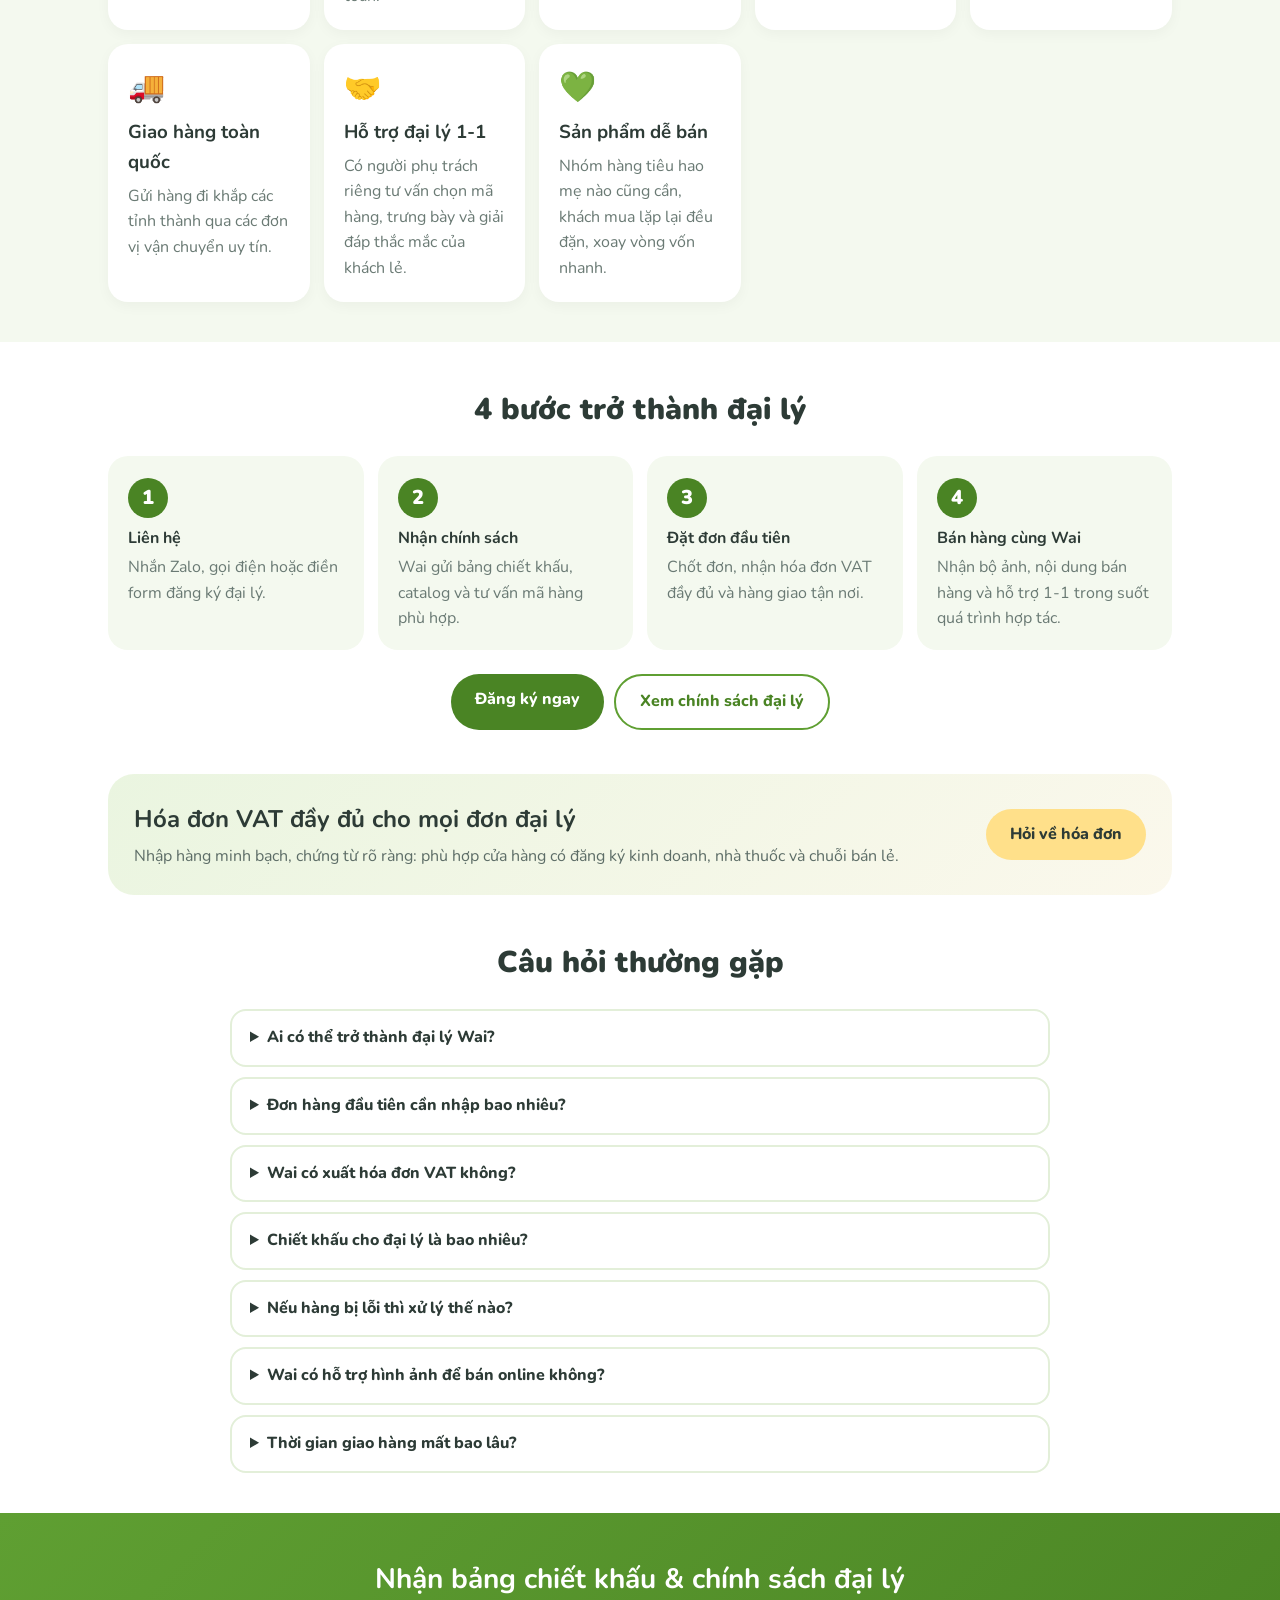
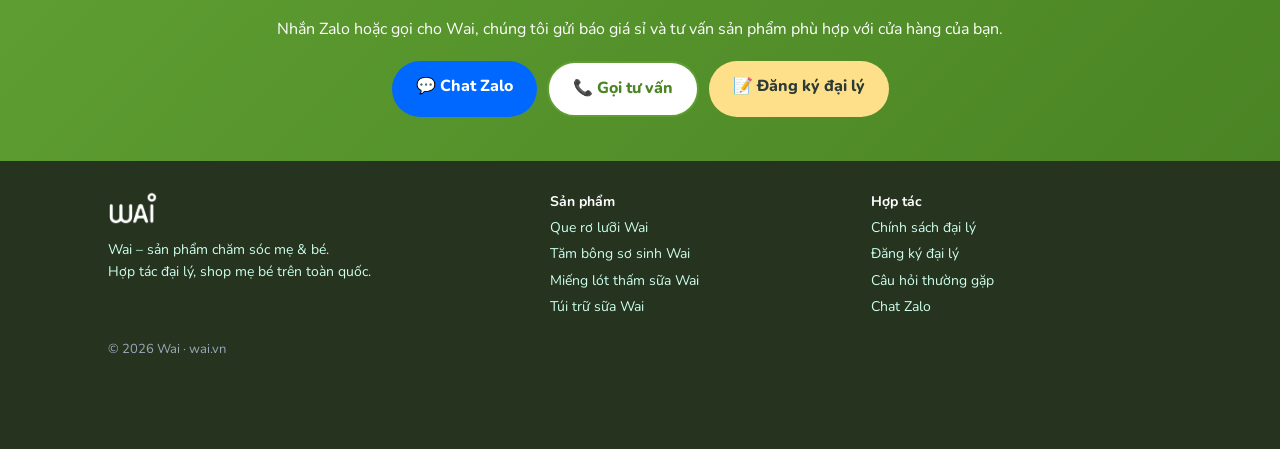
==== commit 6cc17abb: "Sửa câu giao hàng" ====
--- a/index.html
+++ b/index.html
@@ -5,7 +5,7 @@
 <main><section class="hero"><div class="wrap hg"><div><span class="tag">Tuyển đại lý toàn quốc</span><h1>Sản phẩm mẹ & bé<br><em>dễ bán, dễ nhập</em><br>cho cửa hàng của bạn</h1><p>Wai cung cấp que rơ lưỡi, tăm bông sơ sinh, miếng lót thấm sữa và túi trữ sữa: nhóm hàng tiêu hao mẹ nào cũng cần. Chiết khấu hấp dẫn, <b>hóa đơn VAT đầy đủ</b>, hỗ trợ hình ảnh bán hàng và đổi trả hàng lỗi.</p><div class="btns"><a class="btn" href="dang-ky.html">Trở thành đại lý</a><a class="btn z" href="https://zalo.me/0900000000">💬 Chat Zalo</a></div>
 <ul class="chk"><li>Hơn 12.000 sản phẩm đã đến tay các gia đình</li><li>Hóa đơn đầy đủ</li><li>Giao hàng toàn quốc</li></ul></div><img class="hi" src="img/p_hero.jpg" alt="Bộ sản phẩm Wai" width="1200" height="800"></div></section>
 <section class="wrap"><h2 class="t">Dòng sản phẩm Wai</h2><p class="lead">Bao bì đồng bộ, thiết kế đáng yêu, nổi bật trên kệ. Đóng gói vệ sinh từng sản phẩm.</p><div class="grid"><a class="card" href="san-pham.html#ro-luoi"><img src="img/p_ro-luoi_1.jpg" alt="Que rơ lưỡi Wai" loading="lazy"><h3>Que rơ lưỡi Wai</h3><p>Hộp 30 que · Bé 0–24 tháng</p><span>Xem chi tiết →</span></a><a class="card" href="san-pham.html#tam-bong"><img src="img/p_tam-bong_1.jpg" alt="Tăm bông sơ sinh Wai" loading="lazy"><h3>Tăm bông sơ sinh Wai</h3><p>Hộp 200 / 600 que · Hai kiểu đầu bông</p><span>Xem chi tiết →</span></a><a class="card" href="san-pham.html#lot-tham-sua"><img src="img/p_lot-tham-sua_1.jpg" alt="Miếng lót thấm sữa Wai" loading="lazy"><h3>Miếng lót thấm sữa Wai</h3><p>Siêu mỏng · Chống tràn · Túi 20/50/100 miếng</p><span>Xem chi tiết →</span></a><a class="card" href="san-pham.html#tui-tru-sua"><img src="img/p_tui-tru-sua_1.jpg" alt="Túi trữ sữa Wai" loading="lazy"><h3>Túi trữ sữa Wai</h3><p>Có vòi rót · Hộp 30 túi · 100/150/200ml</p><span>Xem chi tiết →</span></a></div></section>
-<section class="soft"><div class="wrap"><h2 class="t">Vì sao nên làm đại lý Wai?</h2><div class="feat"><div><i>💰</i><h3>Chiết khấu hấp dẫn</h3><p>Mức chiết khấu theo số lượng và cấp đại lý, biên lợi nhuận tốt cho cửa hàng. Liên hệ để nhận bảng giá chi tiết.</p></div><div><i>🧾</i><h3>Hóa đơn VAT đầy đủ</h3><p>Wai xuất hóa đơn đầy đủ cho mọi đơn hàng đại lý, giúp cửa hàng, nhà thuốc nhập hàng minh bạch, dễ quyết toán.</p></div><div><i>📸</i><h3>Hỗ trợ hình ảnh & nội dung</h3><p>Bộ ảnh sản phẩm nền trắng chuyên nghiệp, ảnh mô tả, bài viết bán hàng sẵn cho Facebook, Zalo và sàn.</p></div><div><i>📦</i><h3>Nguồn hàng ổn định</h3><p>Hàng có sẵn kho, đóng gói cẩn thận, đáp ứng cả đơn nhỏ lẻ lẫn đơn số lượng lớn.</p></div><div><i>🔄</i><h3>Đổi trả hàng lỗi</h3><p>Đổi mới cho sản phẩm lỗi do sản xuất, giao nhầm loại hay nhầm số lượng. Đại lý yên tâm nhập hàng.</p></div><div><i>🚚</i><h3>Giao hàng toàn quốc</h3><p>Gửi hàng đi khắp 63 tỉnh thành qua các đơn vị vận chuyển uy tín.</p></div><div><i>🤝</i><h3>Hỗ trợ đại lý 1-1</h3><p>Có người phụ trách riêng tư vấn chọn mã hàng, trưng bày và giải đáp thắc mắc của khách lẻ.</p></div><div><i>💚</i><h3>Sản phẩm dễ bán</h3><p>Nhóm hàng tiêu hao mẹ nào cũng cần, khách mua lặp lại đều đặn, xoay vòng vốn nhanh.</p></div></div></div></section>
+<section class="soft"><div class="wrap"><h2 class="t">Vì sao nên làm đại lý Wai?</h2><div class="feat"><div><i>💰</i><h3>Chiết khấu hấp dẫn</h3><p>Mức chiết khấu theo số lượng và cấp đại lý, biên lợi nhuận tốt cho cửa hàng. Liên hệ để nhận bảng giá chi tiết.</p></div><div><i>🧾</i><h3>Hóa đơn VAT đầy đủ</h3><p>Wai xuất hóa đơn đầy đủ cho mọi đơn hàng đại lý, giúp cửa hàng, nhà thuốc nhập hàng minh bạch, dễ quyết toán.</p></div><div><i>📸</i><h3>Hỗ trợ hình ảnh & nội dung</h3><p>Bộ ảnh sản phẩm nền trắng chuyên nghiệp, ảnh mô tả, bài viết bán hàng sẵn cho Facebook, Zalo và sàn.</p></div><div><i>📦</i><h3>Nguồn hàng ổn định</h3><p>Hàng có sẵn kho, đóng gói cẩn thận, đáp ứng cả đơn nhỏ lẻ lẫn đơn số lượng lớn.</p></div><div><i>🔄</i><h3>Đổi trả hàng lỗi</h3><p>Đổi mới cho sản phẩm lỗi do sản xuất, giao nhầm loại hay nhầm số lượng. Đại lý yên tâm nhập hàng.</p></div><div><i>🚚</i><h3>Giao hàng toàn quốc</h3><p>Gửi hàng đi khắp các tỉnh thành qua các đơn vị vận chuyển uy tín.</p></div><div><i>🤝</i><h3>Hỗ trợ đại lý 1-1</h3><p>Có người phụ trách riêng tư vấn chọn mã hàng, trưng bày và giải đáp thắc mắc của khách lẻ.</p></div><div><i>💚</i><h3>Sản phẩm dễ bán</h3><p>Nhóm hàng tiêu hao mẹ nào cũng cần, khách mua lặp lại đều đặn, xoay vòng vốn nhanh.</p></div></div></div></section>
 <section class="wrap"><h2 class="t">4 bước trở thành đại lý</h2><ol class="steps"><li><b>Liên hệ</b><p>Nhắn Zalo, gọi điện hoặc điền form đăng ký đại lý.</p></li><li><b>Nhận chính sách</b><p>Wai gửi bảng chiết khấu, catalog và tư vấn mã hàng phù hợp.</p></li><li><b>Đặt đơn đầu tiên</b><p>Chốt đơn, nhận hóa đơn VAT đầy đủ và hàng giao tận nơi.</p></li><li><b>Bán hàng cùng Wai</b><p>Nhận bộ ảnh, nội dung bán hàng và hỗ trợ 1-1 trong suốt quá trình hợp tác.</p></li></ol><div class="btns c"><a class="btn" href="dang-ky.html">Đăng ký ngay</a><a class="btn w" href="chinh-sach-dai-ly.html">Xem chính sách đại lý</a></div></section>
 <section class="wrap"><div class="band"><div><h2>Hóa đơn VAT đầy đủ cho mọi đơn đại lý</h2><p>Nhập hàng minh bạch, chứng từ rõ ràng: phù hợp cửa hàng có đăng ký kinh doanh, nhà thuốc và chuỗi bán lẻ.</p></div><a class="btn y" href="https://zalo.me/0900000000">Hỏi về hóa đơn</a></div></section>
 <section class="wrap"><h2 class="t">Câu hỏi thường gặp</h2><div class="faq" id="faq"><details><summary>Ai có thể trở thành đại lý Wai?</summary><p>Cửa hàng mẹ & bé, nhà thuốc, siêu thị mini, người bán online trên Facebook, Zalo, sàn TMĐT… đều có thể hợp tác cùng Wai.</p></details><details><summary>Đơn hàng đầu tiên cần nhập bao nhiêu?</summary><p>Wai có nhiều mức nhập linh hoạt cho cửa hàng mới bắt đầu và đại lý lớn. Liên hệ Zalo để được tư vấn mức nhập phù hợp.</p></details><details><summary>Wai có xuất hóa đơn VAT không?</summary><p>Có. Wai xuất hóa đơn đầy đủ cho đơn hàng đại lý theo yêu cầu.</p></details><details><summary>Chiết khấu cho đại lý là bao nhiêu?</summary><p>Mức chiết khấu phụ thuộc số lượng và hình thức hợp tác. Vui lòng nhắn Zalo hoặc gọi để nhận bảng chiết khấu mới nhất.</p></details><details><summary>Nếu hàng bị lỗi thì xử lý thế nào?</summary><p>Sản phẩm lỗi do sản xuất, giao nhầm loại hoặc thiếu số lượng sẽ được Wai đổi mới. Đại lý chỉ cần chụp ảnh và báo qua Zalo.</p></details><details><summary>Wai có hỗ trợ hình ảnh để bán online không?</summary><p>Có. Đại lý được cung cấp bộ ảnh sản phẩm nền trắng, ảnh chi tiết và nội dung mô tả để đăng bán ngay.</p></details><details><summary>Thời gian giao hàng mất bao lâu?</summary><p>Wai giao hàng toàn quốc. Thời gian tùy khu vực và đơn vị vận chuyển, thường từ 1–5 ngày.</p></details></div></section></main>
--- a/style.css
+++ b/style.css
@@ -1,7 +1,7 @@
 /* Màu thương hiệu: --brand lấy từ logo WAI (#5f9f32). Đổi 1 dòng này để đổi màu toàn site. */
 :root{--brand:#5f9f32;--m:var(--brand);--md:#4a8424;--y:#ffe08a;--bg:#f4f9ef;--ink:#2d3b36}
 *{box-sizing:border-box}body{margin:0;font-family:Nunito,sans-serif;color:var(--ink);background:#fff;line-height:1.6}
-img{max-width:100%;display:block}a{color:var(--md)}.wrap{max-width:1100px;margin:auto;padding:0 18px}
+img{max-width:100%;height:auto;display:block}a{color:var(--md)}.wrap{max-width:1100px;margin:auto;padding:0 18px}
 header{position:sticky;top:0;background:#fffe;backdrop-filter:blur(8px);z-index:9;box-shadow:0 2px 12px #0001}
 .hd{display:flex;align-items:center;justify-content:space-between;height:62px}.logo{font-weight:900;font-size:30px;color:var(--md);text-decoration:none;letter-spacing:-1px}.logo span{color:var(--y)}
 nav{display:flex;gap:4px}nav a{text-decoration:none;color:var(--ink);font-weight:700;padding:8px 12px;border-radius:20px}nav a.on,nav a:hover{background:#eaf5e0;color:var(--md)}
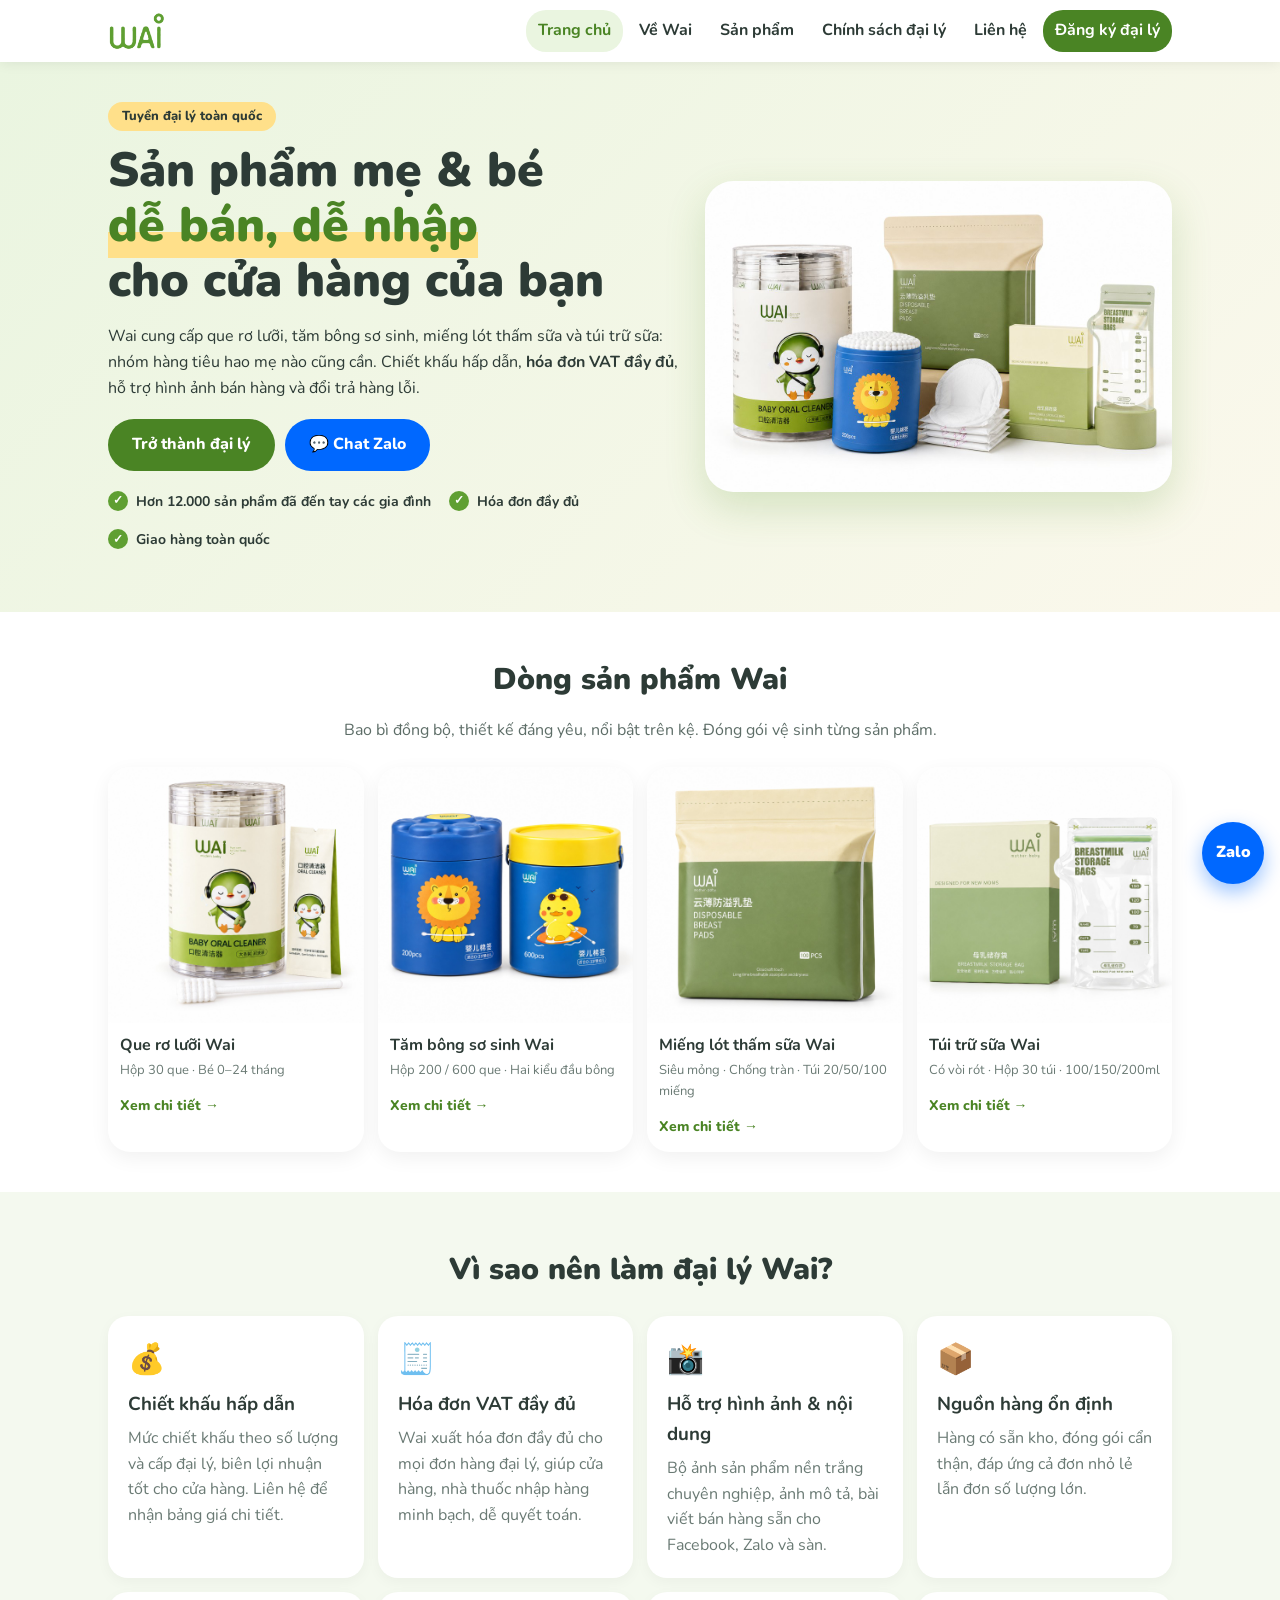
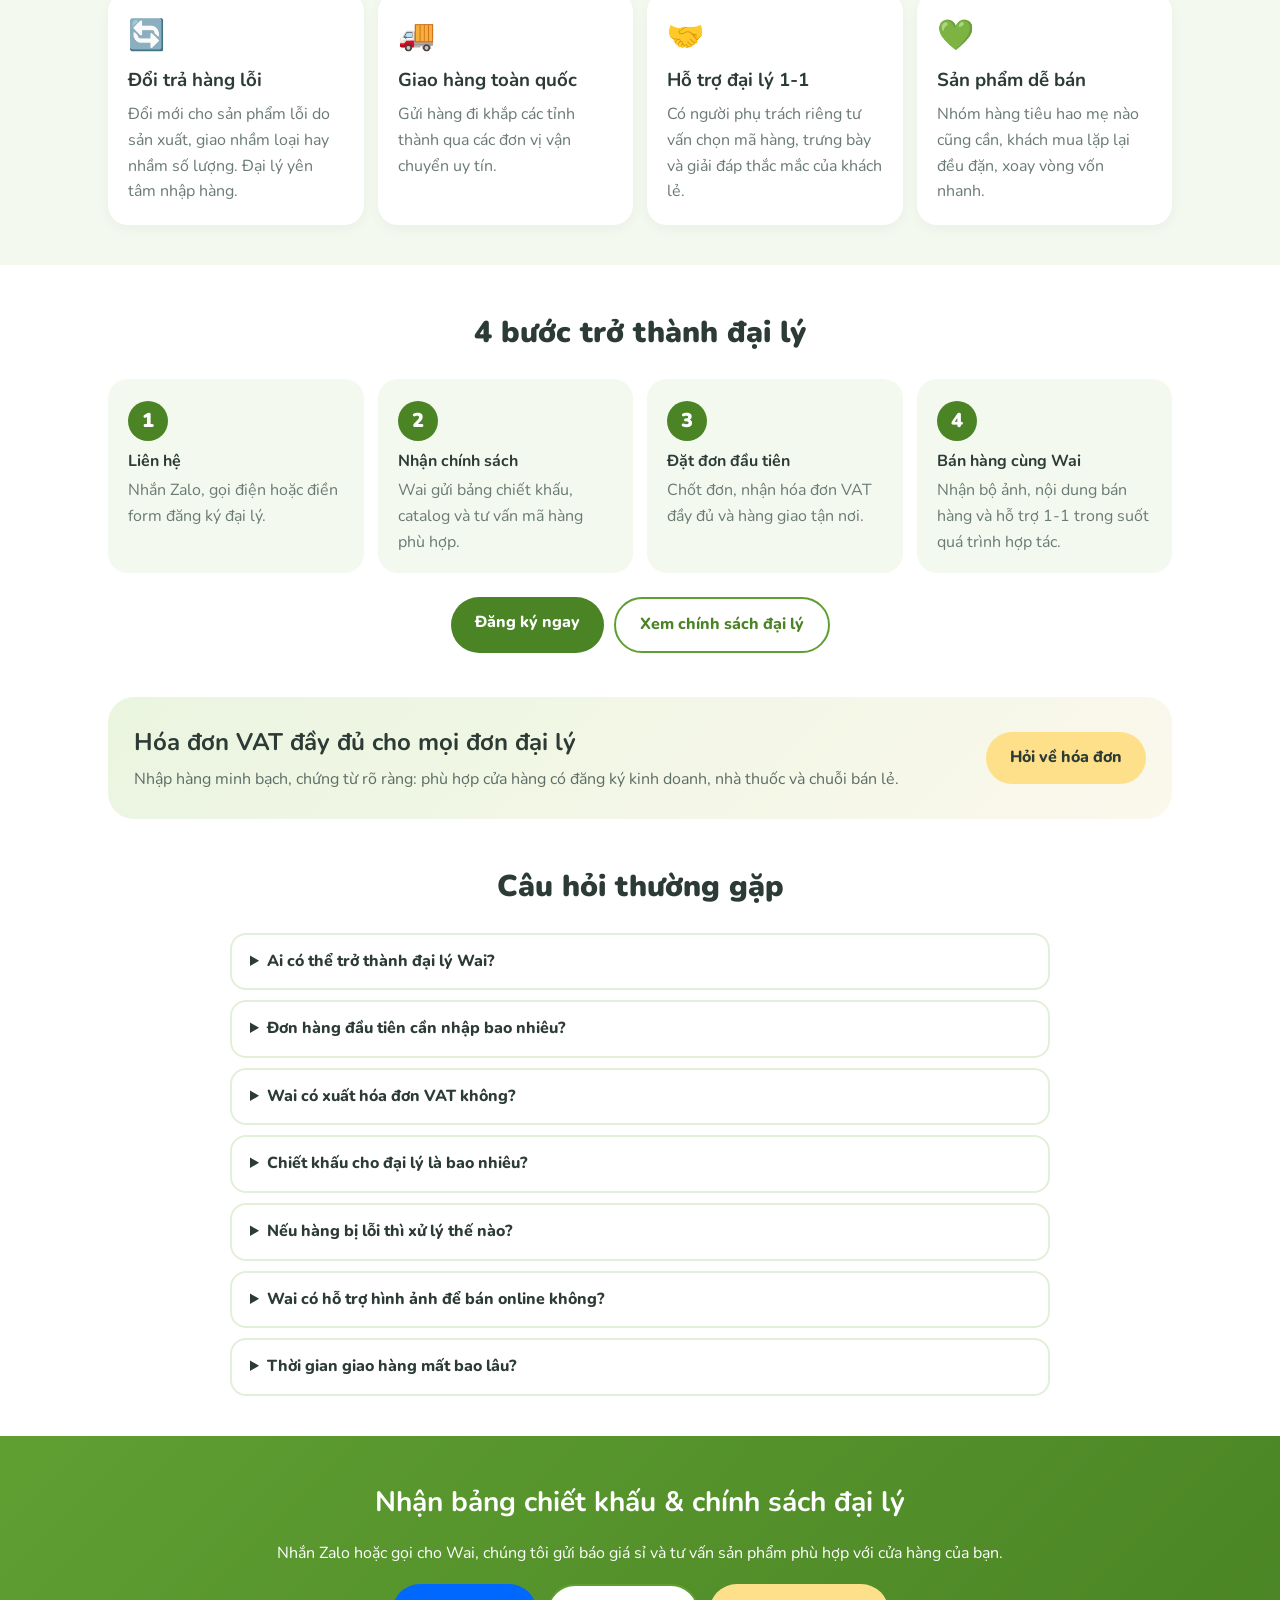
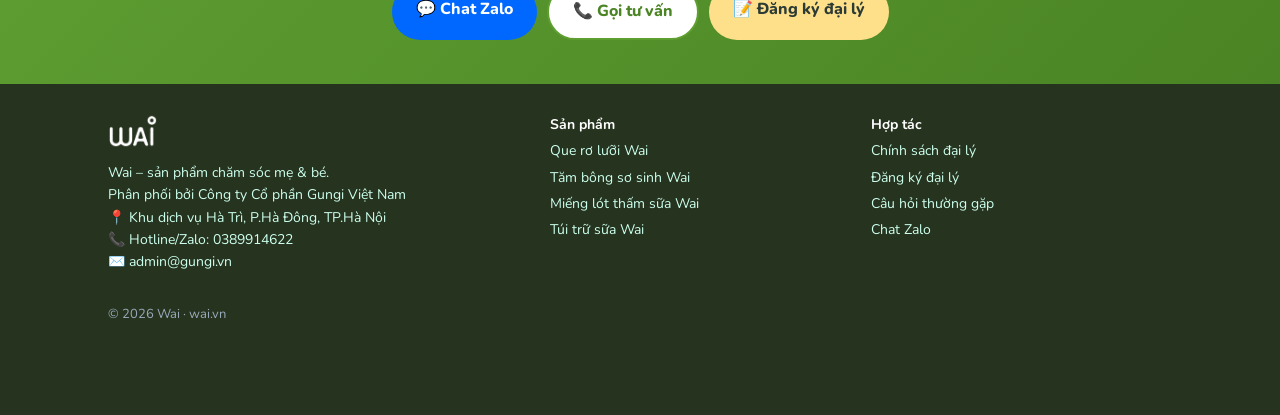
==== commit d39aeab4: "Thông tin liên hệ thật: Gungi Việt Nam, hotline 0389914622, admin@gungi.vn" ====
--- a/index.html
+++ b/index.html
@@ -2,13 +2,13 @@
 <title>Trang chủ | Wai – Chăm sóc mẹ & bé</title><meta name="description" content="Wai – thương hiệu sản phẩm chăm sóc mẹ và bé. Tuyển đại lý, shop mẹ bé toàn quốc: chiết khấu hấp dẫn, hóa đơn VAT đầy đủ, hỗ trợ hình ảnh bán hàng."><meta property="og:image" content="https://wai.vn/img/p_hero.jpg">
 <link rel="preconnect" href="https://fonts.googleapis.com"><link href="https://fonts.googleapis.com/css2?family=Nunito:wght@400;600;800;900&display=swap" rel="stylesheet"><link rel="stylesheet" href="style.css"></head><body>
 <header><div class="wrap hd"><a class="logo" href="index.html"><img src="img/logo.png" alt="Wai" width="58" height="40"></a><button class="mb" onclick="document.body.classList.toggle('open')" aria-label="Menu">☰</button><nav><a href="index.html" class=on>Trang chủ</a><a href="ve-wai.html">Về Wai</a><a href="san-pham.html">Sản phẩm</a><a href="chinh-sach-dai-ly.html">Chính sách đại lý</a><a href="lien-he.html">Liên hệ</a><a class="nb" href="dang-ky.html">Đăng ký đại lý</a></nav></div></header>
-<main><section class="hero"><div class="wrap hg"><div><span class="tag">Tuyển đại lý toàn quốc</span><h1>Sản phẩm mẹ & bé<br><em>dễ bán, dễ nhập</em><br>cho cửa hàng của bạn</h1><p>Wai cung cấp que rơ lưỡi, tăm bông sơ sinh, miếng lót thấm sữa và túi trữ sữa: nhóm hàng tiêu hao mẹ nào cũng cần. Chiết khấu hấp dẫn, <b>hóa đơn VAT đầy đủ</b>, hỗ trợ hình ảnh bán hàng và đổi trả hàng lỗi.</p><div class="btns"><a class="btn" href="dang-ky.html">Trở thành đại lý</a><a class="btn z" href="https://zalo.me/0900000000">💬 Chat Zalo</a></div>
+<main><section class="hero"><div class="wrap hg"><div><span class="tag">Tuyển đại lý toàn quốc</span><h1>Sản phẩm mẹ & bé<br><em>dễ bán, dễ nhập</em><br>cho cửa hàng của bạn</h1><p>Wai cung cấp que rơ lưỡi, tăm bông sơ sinh, miếng lót thấm sữa và túi trữ sữa: nhóm hàng tiêu hao mẹ nào cũng cần. Chiết khấu hấp dẫn, <b>hóa đơn VAT đầy đủ</b>, hỗ trợ hình ảnh bán hàng và đổi trả hàng lỗi.</p><div class="btns"><a class="btn" href="dang-ky.html">Trở thành đại lý</a><a class="btn z" href="https://zalo.me/0389914622">💬 Chat Zalo</a></div>
 <ul class="chk"><li>Hơn 12.000 sản phẩm đã đến tay các gia đình</li><li>Hóa đơn đầy đủ</li><li>Giao hàng toàn quốc</li></ul></div><img class="hi" src="img/p_hero.jpg" alt="Bộ sản phẩm Wai" width="1200" height="800"></div></section>
 <section class="wrap"><h2 class="t">Dòng sản phẩm Wai</h2><p class="lead">Bao bì đồng bộ, thiết kế đáng yêu, nổi bật trên kệ. Đóng gói vệ sinh từng sản phẩm.</p><div class="grid"><a class="card" href="san-pham.html#ro-luoi"><img src="img/p_ro-luoi_1.jpg" alt="Que rơ lưỡi Wai" loading="lazy"><h3>Que rơ lưỡi Wai</h3><p>Hộp 30 que · Bé 0–24 tháng</p><span>Xem chi tiết →</span></a><a class="card" href="san-pham.html#tam-bong"><img src="img/p_tam-bong_1.jpg" alt="Tăm bông sơ sinh Wai" loading="lazy"><h3>Tăm bông sơ sinh Wai</h3><p>Hộp 200 / 600 que · Hai kiểu đầu bông</p><span>Xem chi tiết →</span></a><a class="card" href="san-pham.html#lot-tham-sua"><img src="img/p_lot-tham-sua_1.jpg" alt="Miếng lót thấm sữa Wai" loading="lazy"><h3>Miếng lót thấm sữa Wai</h3><p>Siêu mỏng · Chống tràn · Túi 20/50/100 miếng</p><span>Xem chi tiết →</span></a><a class="card" href="san-pham.html#tui-tru-sua"><img src="img/p_tui-tru-sua_1.jpg" alt="Túi trữ sữa Wai" loading="lazy"><h3>Túi trữ sữa Wai</h3><p>Có vòi rót · Hộp 30 túi · 100/150/200ml</p><span>Xem chi tiết →</span></a></div></section>
 <section class="soft"><div class="wrap"><h2 class="t">Vì sao nên làm đại lý Wai?</h2><div class="feat"><div><i>💰</i><h3>Chiết khấu hấp dẫn</h3><p>Mức chiết khấu theo số lượng và cấp đại lý, biên lợi nhuận tốt cho cửa hàng. Liên hệ để nhận bảng giá chi tiết.</p></div><div><i>🧾</i><h3>Hóa đơn VAT đầy đủ</h3><p>Wai xuất hóa đơn đầy đủ cho mọi đơn hàng đại lý, giúp cửa hàng, nhà thuốc nhập hàng minh bạch, dễ quyết toán.</p></div><div><i>📸</i><h3>Hỗ trợ hình ảnh & nội dung</h3><p>Bộ ảnh sản phẩm nền trắng chuyên nghiệp, ảnh mô tả, bài viết bán hàng sẵn cho Facebook, Zalo và sàn.</p></div><div><i>📦</i><h3>Nguồn hàng ổn định</h3><p>Hàng có sẵn kho, đóng gói cẩn thận, đáp ứng cả đơn nhỏ lẻ lẫn đơn số lượng lớn.</p></div><div><i>🔄</i><h3>Đổi trả hàng lỗi</h3><p>Đổi mới cho sản phẩm lỗi do sản xuất, giao nhầm loại hay nhầm số lượng. Đại lý yên tâm nhập hàng.</p></div><div><i>🚚</i><h3>Giao hàng toàn quốc</h3><p>Gửi hàng đi khắp các tỉnh thành qua các đơn vị vận chuyển uy tín.</p></div><div><i>🤝</i><h3>Hỗ trợ đại lý 1-1</h3><p>Có người phụ trách riêng tư vấn chọn mã hàng, trưng bày và giải đáp thắc mắc của khách lẻ.</p></div><div><i>💚</i><h3>Sản phẩm dễ bán</h3><p>Nhóm hàng tiêu hao mẹ nào cũng cần, khách mua lặp lại đều đặn, xoay vòng vốn nhanh.</p></div></div></div></section>
 <section class="wrap"><h2 class="t">4 bước trở thành đại lý</h2><ol class="steps"><li><b>Liên hệ</b><p>Nhắn Zalo, gọi điện hoặc điền form đăng ký đại lý.</p></li><li><b>Nhận chính sách</b><p>Wai gửi bảng chiết khấu, catalog và tư vấn mã hàng phù hợp.</p></li><li><b>Đặt đơn đầu tiên</b><p>Chốt đơn, nhận hóa đơn VAT đầy đủ và hàng giao tận nơi.</p></li><li><b>Bán hàng cùng Wai</b><p>Nhận bộ ảnh, nội dung bán hàng và hỗ trợ 1-1 trong suốt quá trình hợp tác.</p></li></ol><div class="btns c"><a class="btn" href="dang-ky.html">Đăng ký ngay</a><a class="btn w" href="chinh-sach-dai-ly.html">Xem chính sách đại lý</a></div></section>
-<section class="wrap"><div class="band"><div><h2>Hóa đơn VAT đầy đủ cho mọi đơn đại lý</h2><p>Nhập hàng minh bạch, chứng từ rõ ràng: phù hợp cửa hàng có đăng ký kinh doanh, nhà thuốc và chuỗi bán lẻ.</p></div><a class="btn y" href="https://zalo.me/0900000000">Hỏi về hóa đơn</a></div></section>
+<section class="wrap"><div class="band"><div><h2>Hóa đơn VAT đầy đủ cho mọi đơn đại lý</h2><p>Nhập hàng minh bạch, chứng từ rõ ràng: phù hợp cửa hàng có đăng ký kinh doanh, nhà thuốc và chuỗi bán lẻ.</p></div><a class="btn y" href="https://zalo.me/0389914622">Hỏi về hóa đơn</a></div></section>
 <section class="wrap"><h2 class="t">Câu hỏi thường gặp</h2><div class="faq" id="faq"><details><summary>Ai có thể trở thành đại lý Wai?</summary><p>Cửa hàng mẹ & bé, nhà thuốc, siêu thị mini, người bán online trên Facebook, Zalo, sàn TMĐT… đều có thể hợp tác cùng Wai.</p></details><details><summary>Đơn hàng đầu tiên cần nhập bao nhiêu?</summary><p>Wai có nhiều mức nhập linh hoạt cho cửa hàng mới bắt đầu và đại lý lớn. Liên hệ Zalo để được tư vấn mức nhập phù hợp.</p></details><details><summary>Wai có xuất hóa đơn VAT không?</summary><p>Có. Wai xuất hóa đơn đầy đủ cho đơn hàng đại lý theo yêu cầu.</p></details><details><summary>Chiết khấu cho đại lý là bao nhiêu?</summary><p>Mức chiết khấu phụ thuộc số lượng và hình thức hợp tác. Vui lòng nhắn Zalo hoặc gọi để nhận bảng chiết khấu mới nhất.</p></details><details><summary>Nếu hàng bị lỗi thì xử lý thế nào?</summary><p>Sản phẩm lỗi do sản xuất, giao nhầm loại hoặc thiếu số lượng sẽ được Wai đổi mới. Đại lý chỉ cần chụp ảnh và báo qua Zalo.</p></details><details><summary>Wai có hỗ trợ hình ảnh để bán online không?</summary><p>Có. Đại lý được cung cấp bộ ảnh sản phẩm nền trắng, ảnh chi tiết và nội dung mô tả để đăng bán ngay.</p></details><details><summary>Thời gian giao hàng mất bao lâu?</summary><p>Wai giao hàng toàn quốc. Thời gian tùy khu vực và đơn vị vận chuyển, thường từ 1–5 ngày.</p></details></div></section></main>
-<section class="cta"><div class="wrap"><h2>Nhận bảng chiết khấu & chính sách đại lý</h2><p>Nhắn Zalo hoặc gọi cho Wai, chúng tôi gửi báo giá sỉ và tư vấn sản phẩm phù hợp với cửa hàng của bạn.</p><div class="btns"><a class="btn z" href="https://zalo.me/0900000000">💬 Chat Zalo</a><a class="btn w" href="tel:0900000000">📞 Gọi tư vấn</a><a class="btn y" href="dang-ky.html">📝 Đăng ký đại lý</a></div></div></section>
-<footer><div class="wrap fg"><div><b class="logo"><img src="img/logo_white.png" alt="Wai" width="58" height="40"></b><p>Wai – sản phẩm chăm sóc mẹ & bé.<br>Hợp tác đại lý, shop mẹ bé trên toàn quốc.</p></div><div><b>Sản phẩm</b><a href="san-pham.html#ro-luoi">Que rơ lưỡi Wai</a><a href="san-pham.html#tam-bong">Tăm bông sơ sinh Wai</a><a href="san-pham.html#lot-tham-sua">Miếng lót thấm sữa Wai</a><a href="san-pham.html#tui-tru-sua">Túi trữ sữa Wai</a></div><div><b>Hợp tác</b><a href="chinh-sach-dai-ly.html">Chính sách đại lý</a><a href="dang-ky.html">Đăng ký đại lý</a><a href="chinh-sach-dai-ly.html#faq">Câu hỏi thường gặp</a><a href="https://zalo.me/0900000000">Chat Zalo</a></div></div><p class="wrap s">© 2026 Wai · wai.vn</p></footer>
-<a class="fz" href="https://zalo.me/0900000000" aria-label="Chat Zalo">Zalo</a></body></html>+<section class="cta"><div class="wrap"><h2>Nhận bảng chiết khấu & chính sách đại lý</h2><p>Nhắn Zalo hoặc gọi cho Wai, chúng tôi gửi báo giá sỉ và tư vấn sản phẩm phù hợp với cửa hàng của bạn.</p><div class="btns"><a class="btn z" href="https://zalo.me/0389914622">💬 Chat Zalo</a><a class="btn w" href="tel:0389914622">📞 Gọi tư vấn</a><a class="btn y" href="dang-ky.html">📝 Đăng ký đại lý</a></div></div></section>
+<footer><div class="wrap fg"><div><b class="logo"><img src="img/logo_white.png" alt="Wai" width="58" height="40"></b><p>Wai – sản phẩm chăm sóc mẹ & bé.<br>Phân phối bởi Công ty Cổ phần Gungi Việt Nam<br>📍 Khu dịch vụ Hà Trì, P.Hà Đông, TP.Hà Nội<br>📞 Hotline/Zalo: <a href="tel:0389914622" style="display:inline">0389914622</a><br>✉️ <a href="mailto:admin@gungi.vn" style="display:inline">admin@gungi.vn</a></p></div><div><b>Sản phẩm</b><a href="san-pham.html#ro-luoi">Que rơ lưỡi Wai</a><a href="san-pham.html#tam-bong">Tăm bông sơ sinh Wai</a><a href="san-pham.html#lot-tham-sua">Miếng lót thấm sữa Wai</a><a href="san-pham.html#tui-tru-sua">Túi trữ sữa Wai</a></div><div><b>Hợp tác</b><a href="chinh-sach-dai-ly.html">Chính sách đại lý</a><a href="dang-ky.html">Đăng ký đại lý</a><a href="chinh-sach-dai-ly.html#faq">Câu hỏi thường gặp</a><a href="https://zalo.me/0389914622">Chat Zalo</a></div></div><p class="wrap s">© 2026 Wai · wai.vn</p></footer>
+<a class="fz" href="https://zalo.me/0389914622" aria-label="Chat Zalo">Zalo</a></body></html>
--- a/style.css
+++ b/style.css
@@ -13,7 +13,7 @@
 .btns{display:flex;gap:10px;flex-wrap:wrap;margin-top:18px}.btn{display:inline-block;background:var(--md);color:#fff;text-decoration:none;font-weight:800;padding:13px 24px;border-radius:30px;border:0;font-size:16px;cursor:pointer;font-family:inherit}.btn.w{background:#fff;color:var(--md);border:2px solid var(--m)}.btn.z{background:#0068ff}
 .t{text-align:center;font-size:30px;font-weight:900;margin:44px 0 22px}.grid{display:grid;grid-template-columns:repeat(2,1fr);gap:14px}@media(min-width:800px){.grid{grid-template-columns:repeat(4,1fr)}}
 .card{background:#fff;border-radius:22px;overflow:hidden;box-shadow:0 6px 20px #0000000f;text-decoration:none;color:var(--ink);transition:.2s}.card:hover{transform:translateY(-4px)}.card h3{margin:10px 12px 0;font-size:16px}.card p{margin:2px 12px 14px;font-size:13px;color:#6a7a74}
-.soft{background:var(--bg);padding:10px 0 40px;margin-top:40px}.feat{display:grid;grid-template-columns:repeat(auto-fit,minmax(200px,1fr));gap:14px}.feat div{background:#fff;border-radius:20px;padding:20px;box-shadow:0 4px 14px #0000000a}.feat i{font-style:normal;font-size:30px}.feat h3{margin:6px 0}.feat p{margin:0;color:#6a7a74}
+.soft{background:var(--bg);padding:10px 0 40px;margin-top:40px}.feat{display:grid;grid-template-columns:1fr;gap:14px}@media(min-width:560px){.feat{grid-template-columns:repeat(2,1fr)}}@media(min-width:900px){.feat{grid-template-columns:repeat(4,1fr)}}.feat div{background:#fff;border-radius:20px;padding:20px;box-shadow:0 4px 14px #0000000a}.feat i{font-style:normal;font-size:30px}.feat h3{margin:6px 0}.feat p{margin:0;color:#6a7a74}
 .pg{padding:36px 18px 50px}.narrow{max-width:640px}.note{background:#fbf8ec;padding:12px 16px;border-radius:14px}
 .pd{display:grid;gap:20px;margin:34px 0;padding:20px;border-radius:26px;background:var(--bg);scroll-margin-top:80px}@media(min-width:800px){.pd{grid-template-columns:1fr 1fr}}
 .gal{display:grid;grid-template-columns:1fr 1fr;gap:8px}.gal img{border-radius:14px}.gal img:first-child{grid-column:span 2}.pd h2{margin:0;font-size:26px}.sub{color:var(--md);font-weight:800;margin:4px 0}.pd li{margin:4px 0}
